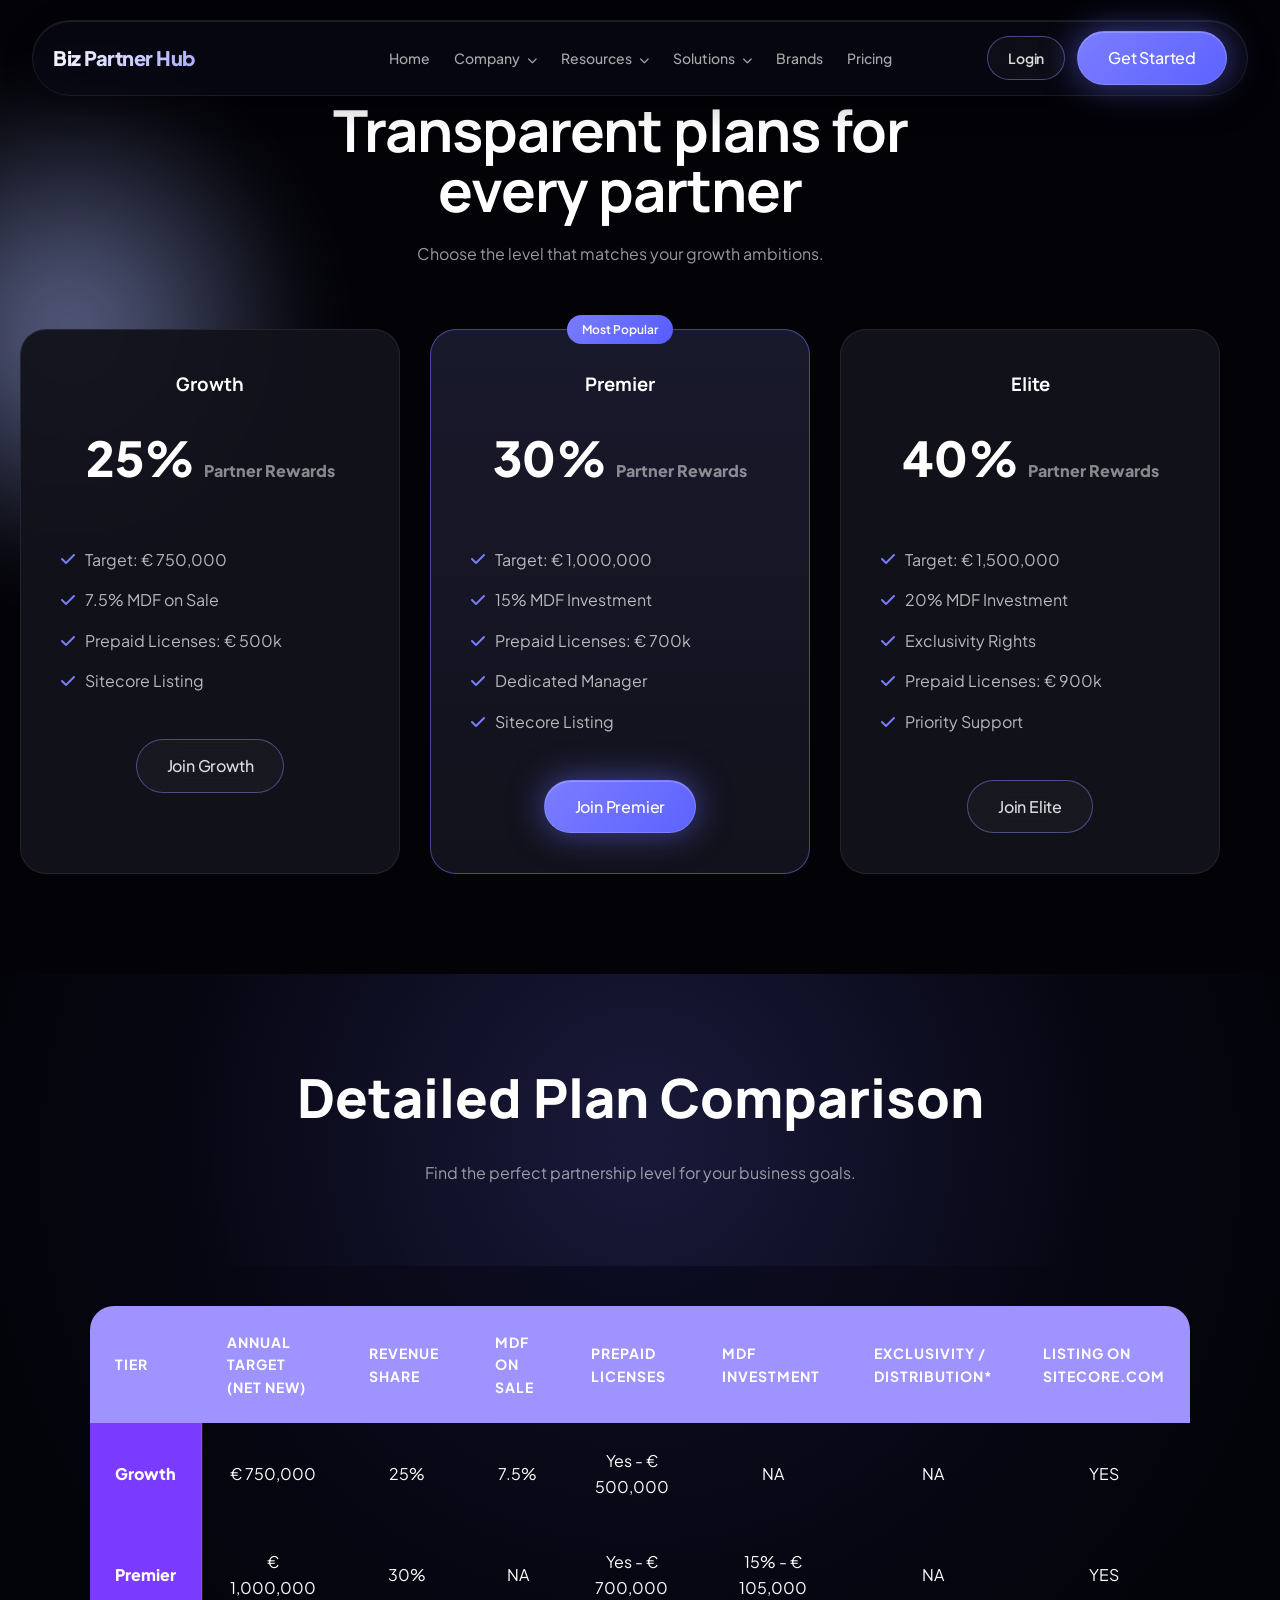
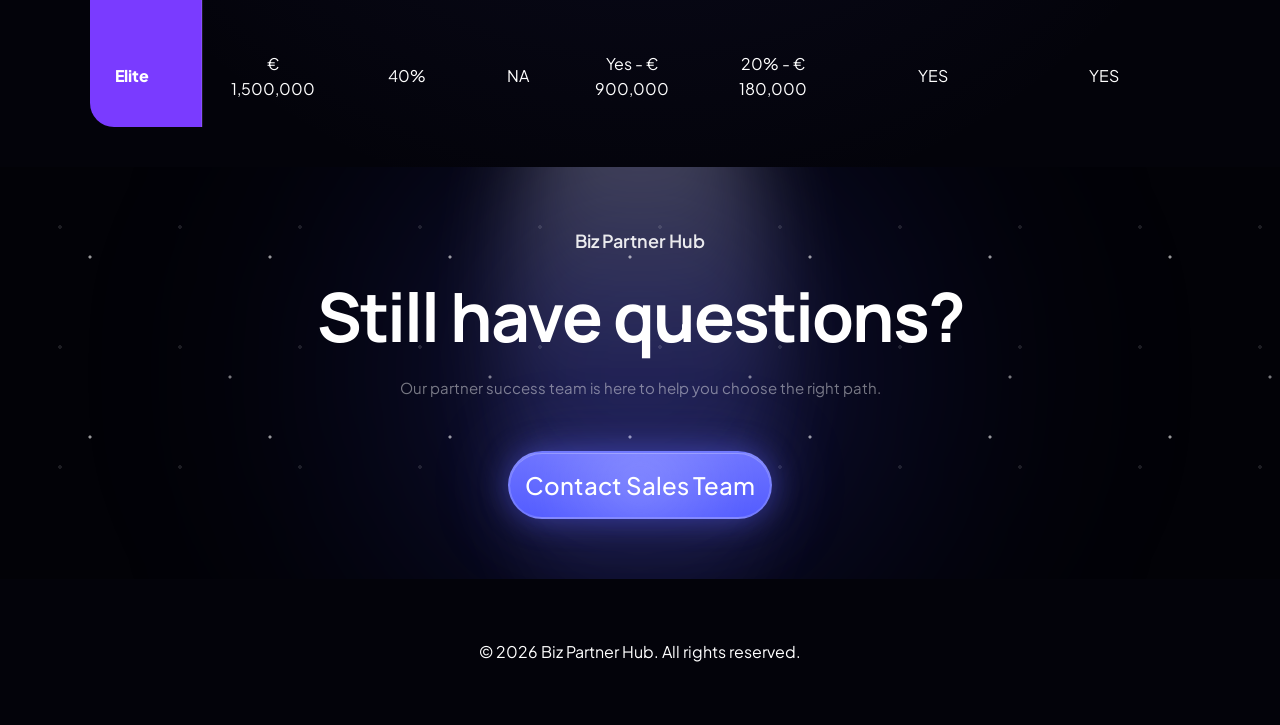
==== pricing-plans.html @ a54a146c "first commit 1" ====
<!DOCTYPE html>
<html lang="en">

<head>
    <meta charset="UTF-8">
    <meta name="viewport" content="width=device-width, initial-scale=1.0">
    <title>Pricing & Plans | Biz Partner Hub</title>
    <!-- Google Fonts -->
    <link href="https://fonts.googleapis.com/css2?family=Plus+Jakarta+Sans:wght@300;400;500;600;700;800&display=swap"
        rel="stylesheet">
    <!-- Font Awesome -->
    <link rel="stylesheet" href="https://cdnjs.cloudflare.com/ajax/libs/font-awesome/6.4.0/css/all.min.css">
    <link rel="stylesheet" href="./css/style.css">
</head>

<body>
    <section class="pricing-body">
        <header class="navbar">
            <div class="navbar-container">
                <a href="#" class="logo-brand">
                    <span>Biz Partner Hub</span>
                </a>

                <nav class="nav-links">
                    <a href="index.html">Home</a>

                    <div class="nav-item-dropdown">
                        <a href="#" class="dropdown-trigger">Company <i class="fa-solid fa-chevron-down"></i></a>
                        <div class="dropdown-menu">
                            <a href="index.html#partners"><i class="fa-solid fa-handshake"></i> Our Partners</a>
                            <a href="index.html#benefits"><i class="fa-solid fa-star"></i> Partner Benefits</a>
                            <a href="index.html#how-it-works"><i class="fa-solid fa-circle-play"></i> How It Works</a>
                        </div>
                    </div>

                    <div class="nav-item-dropdown">
                        <a href="#" class="dropdown-trigger">Resources <i class="fa-solid fa-chevron-down"></i></a>
                        <div class="dropdown-menu">
                            <a href="index.html#expertise"><i class="fa-solid fa-brain"></i> Industry Expertise</a>
                            <a href="resources.html"><i class="fa-solid fa-graduation-cap"></i> Partner Enablement</a>
                        </div>
                    </div>

                    <div class="nav-item-dropdown">
                        <a href="index.html#solutions" class="dropdown-trigger">Solutions <i
                                class="fa-solid fa-chevron-down"></i></a>
                        <div class="dropdown-menu">
                            <a href="service-detail.html"><i class="fa-solid fa-cart-shopping"></i> E-commerce
                                Solutions</a>
                            <a href="#"><i class="fa-solid fa-rocket"></i> SaaS & B2B Systems</a>
                            <a href="#"><i class="fa-solid fa-building"></i> Real Estate Tech</a>
                            <a href="#"><i class="fa-solid fa-vault"></i> Fintech Architect</a>
                            <a href="#"><i class="fa-solid fa-robot"></i> AI Automation</a>
                        </div>
                    </div>

                    <a href="index.html#brands">Brands</a>
                    <a href="#">Pricing</a>
                </nav>

                <div class="nav-actions">
                    <a href="./login.html" class="btn nav-login">Login</a>
                    <!-- <a href="#" class="nav-demo-btn">Book Demo</a> -->
                    <a href="register.html" class="btn btn-primary">Get Started</a>
                </div>

                <div class="menu-toggle">
                    <i class="fa-solid fa-bars"></i>
                </div>
            </div>
        </header>
        <main>
            <section class="pricing-section" id="pricing">
                <div class="container">
                    <div class="foundation-header">
                        <h2>Transparent plans for every partner</h2>
                        <p>Choose the level that matches your growth ambitions.</p>
                    </div>

                    <div class="pricing-grid">
                        <div class="pricing-card">
                            <h3>Growth</h3>
                            <div class="price">25% <span>Partner Rewards</span></div>
                            <ul class="pricing-features">
                                <li><i class="fa-solid fa-check"></i> Target: € 750,000</li>
                                <li><i class="fa-solid fa-check"></i> 7.5% MDF on Sale</li>
                                <li><i class="fa-solid fa-check"></i> Prepaid Licenses: € 500k</li>
                                <li><i class="fa-solid fa-check"></i> Sitecore Listing</li>
                            </ul>
                            <a href="pricing-plans.html" class="btn">Join Growth</a>
                        </div>

                        <div class="pricing-card popular">
                            <h3>Premier</h3>
                            <div class="price">30% <span>Partner Rewards</span></div>
                            <ul class="pricing-features">
                                <li><i class="fa-solid fa-check"></i> Target: € 1,000,000</li>
                                <li><i class="fa-solid fa-check"></i> 15% MDF Investment</li>
                                <li><i class="fa-solid fa-check"></i> Prepaid Licenses: € 700k</li>
                                <li><i class="fa-solid fa-check"></i> Dedicated Manager</li>
                                <li><i class="fa-solid fa-check"></i> Sitecore Listing</li>
                            </ul>
                            <a href="pricing-plans.html" class="btn btn-primary">Join Premier</a>
                        </div>

                        <div class="pricing-card">
                            <h3>Elite</h3>
                            <div class="price">40% <span>Partner Rewards</span></div>
                            <ul class="pricing-features">
                                <li><i class="fa-solid fa-check"></i> Target: € 1,500,000</li>
                                <li><i class="fa-solid fa-check"></i> 20% MDF Investment</li>
                                <li><i class="fa-solid fa-check"></i> Exclusivity Rights</li>
                                <li><i class="fa-solid fa-check"></i> Prepaid Licenses: € 900k</li>
                                <li><i class="fa-solid fa-check"></i> Priority Support</li>
                            </ul>
                            <a href="pricing-plans.html" class="btn">Join Elite</a>
                        </div>
                    </div>
                </div>
            </section>

            <section class="pricing-hero">
                <div class="glow-left"></div>
                <h1>Detailed Plan Comparison</h1>
                <p style="color: var(--muted-text);">Find the perfect partnership level for your business goals.</p>
            </section>

            <div class="comparison-table-wrapper">
                <table>
                    <thead>
                        <tr>
                            <th class="tier-header-cell">Tier</th>
                            <th class="tier-header-cell">Annual Target (Net New)</th>
                            <th class="tier-header-cell">Revenue Share</th>
                            <th class="tier-header-cell">MDF on Sale</th>
                            <th class="tier-header-cell">Prepaid Licenses</th>
                            <th class="tier-header-cell">MDF Investment</th>
                            <th class="tier-header-cell">Exclusivity / Distribution*</th>
                            <th class="tier-header-cell">Listing on Sitecore.com</th>
                        </tr>
                    </thead>
                    <tbody>
                        <tr>
                            <td class="tier-side-cell">Growth</td>
                            <td class="tier-col">€ 750,000</td>
                            <td class="tier-col">25%</td>
                            <td class="tier-col">7.5%</td>
                            <td class="tier-col">Yes - € 500,000</td>
                            <td class="tier-col">NA</td>
                            <td class="tier-col">NA</td>
                            <td class="tier-col">YES</td>
                        </tr>
                        <tr>
                            <td class="tier-side-cell">Premier</td>
                            <td class="tier-col">€ 1,000,000</td>
                            <td class="tier-col">30%</td>
                            <td class="tier-col">NA</td>
                            <td class="tier-col">Yes - € 700,000</td>
                            <td class="tier-col">15% - € 105,000</td>
                            <td class="tier-col">NA</td>
                            <td class="tier-col">YES</td>
                        </tr>
                        <tr>
                            <td class="tier-side-cell">Elite</td>
                            <td class="tier-col">€ 1,500,000</td>
                            <td class="tier-col">40%</td>
                            <td class="tier-col">NA</td>
                            <td class="tier-col">Yes - € 900,000</td>
                            <td class="tier-col">20% - € 180,000</td>
                            <td class="tier-col">YES</td>
                            <td class="tier-col">YES</td>
                        </tr>
                    </tbody>
                </table>
            </div>

            <section class="demo-section">
                <div class="demo-bg-glow"></div>
                <div class="demo-beam"></div>
                <div class="demo-particles"></div>

                <div class="demo-container">
                    <span class="demo-brand">Biz Partner Hub</span>
                    <h2>Still have questions? </h2>
                    <p>
                        Our partner success team is here to help you choose the right path.
                    </p>
                    <a href="#" class="demo-btn">Contact Sales Team</a>
                </div>
            </section>
        </main>

        <footer
            style="padding: 60px 20px; text-align: center; border-top: 1px solid var(--glass-border); color: var(--text-muted); font-size: 14px;">
            <p>&copy; 2026 Biz Partner Hub. All rights reserved.</p>
        </footer>
    </section>

</body>

</html>
---- css/style.css ----
@import "root.css";

.particles {
    position: absolute;
    inset: 0;
    overflow: hidden;
    z-index: 0;
}

.particles span {
    position: absolute;
    width: 4px;
    height: 4px;
    background: rgba(255, 255, 255, 0.7);
    border-radius: 50%;
    animation: float 8s linear infinite;
}

@keyframes float {
    0% {
        transform: translateY(0px);
        opacity: 0;
    }

    50% {
        opacity: 1;
    }

    100% {
        transform: translateY(-120px);
        opacity: 0;
    }
}

.container {
    width: 100%;
    max-width: 1200px;
    position: relative;
    z-index: 2;
    text-align: center;
}

.hero-content {
    margin-bottom: 60px;
}

.hero h1 {
    font-size: 64px;
    line-height: 1.05;
    font-weight: 800;
    margin-bottom: 24px;
    /* letter-spacing: -2px; */
}

.hero h1 span {
    color: #8e92ff;
}

.hero p {
    max-width: 650px;
    margin: auto;
    color: rgba(255, 255, 255, 0.65);
    line-height: 1.8;
    font-size: 16px;
}

.buttons {
    display: flex;
    justify-content: center;
    gap: 18px;
    margin-top: 35px;
    flex-wrap: wrap;
}

.dashboard-card {
    background: linear-gradient(180deg, rgba(15, 15, 24, 0.98), rgba(10, 10, 18, 0.98));
    border: 1px solid rgba(255, 255, 255, 0.08);
    border-radius: 28px;
    max-width: 1050px;
    margin: 60px auto 0;
    padding: 28px;
    position: relative;
    box-shadow: 0 30px 90px rgba(0, 0, 0, 0.55);
    overflow: hidden;
}

.dashboard-header {
    display: flex;
    justify-content: space-between;
    align-items: center;
    margin-bottom: 25px;
    gap: 20px;
    flex-wrap: wrap;
}

.logo {
    font-size: 24px;
    font-weight: 700;
}

.nav {
    display: flex;
    gap: 14px;
    background: rgba(255, 255, 255, 0.03);
    border-radius: 999px;
    padding: 10px 16px;
}

.nav a {
    text-decoration: none;
    color: rgba(255, 255, 255, 0.6);
    font-size: 14px;
}

.dashboard-grid {
    display: grid;
    grid-template-columns: 280px 1fr 240px;
    gap: 22px;
}

.card {
    background: rgba(255, 255, 255, 0.04);
    border: 1px solid rgba(255, 255, 255, 0.06);
    border-radius: 20px;
    padding: 20px;
    backdrop-filter: blur(12px);
}

.welcome {
    margin-bottom: 20px;
    text-align: left;
}

.welcome h3 {
    font-size: 28px;
    margin-bottom: 10px;
}

.mini-bars {
    display: flex;
    flex-direction: column;
    gap: 14px;
    margin-top: 20px;
}

.bar {
    background: rgba(255, 255, 255, 0.05);
    border-radius: 14px;
    overflow: hidden;
    height: 10px;
}

.fill {
    height: 100%;
    border-radius: inherit;
    background: linear-gradient(90deg, #ff4d8d, #8e92ff);
}

.graph-card {
    position: relative;
}

.stats {
    display: flex;
    justify-content: space-between;
    margin-bottom: 24px;
    flex-wrap: wrap;
    gap: 12px;
}

.stat h4 {
    font-size: 34px;
    font-weight: 700;
}

.stat p {
    font-size: 13px;
    color: rgba(255, 255, 255, 0.55);
    margin-top: 6px;
}

.graph {
    position: relative;
    height: 240px;
    border-radius: 18px;
    background: rgba(255, 255, 255, 0.02);
    overflow: hidden;
}

.graph svg {
    width: 100%;
    height: 100%;
}

.side-widget {
    display: flex;
    flex-direction: column;
    gap: 18px;
}

.alert-box {
    background: linear-gradient(180deg, #3c75ff, #2957d8);
    border-radius: 20px;
    padding: 20px;
    text-align: left;
    min-height: 230px;
    display: flex;
    flex-direction: column;
    justify-content: space-between;
}

.alert-box h4 {
    font-size: 18px;
    margin-bottom: 14px;
}

.alert-box p {
    font-size: 13px;
    line-height: 1.7;
    color: rgba(255, 255, 255, 0.85);
}

.badge {
    background: rgba(255, 255, 255, 0.18);
    padding: 12px;
    border-radius: 14px;
    margin-top: 15px;
    display: flex;
    justify-content: space-between;
    font-size: 14px;
}

@media (max-width: 1024px) {
    .dashboard-grid {
        grid-template-columns: 1fr;
    }

    .hero h1 {
        font-size: 48px;
    }
}


.partners-section {
    padding: 100px 20px;
    background: var(--bg-primary);
}

.partners-wrapper {
    width: 100%;
    max-width: 1200px;
    margin: auto;
}

.partners-logos {
    display: flex;
    justify-content: center;
    gap: 60px;
    flex-wrap: wrap;
    padding-bottom: 50px;
    color: rgba(255, 255, 255, 0.8);
    font-weight: 700;
    letter-spacing: 0.5px;
    font-size: 18px;
}

.issues-card {
    background: linear-gradient(135deg, rgba(28, 28, 55, 0.95), rgba(14, 14, 24, 0.95));
    border-radius: 28px;
    border: 1px solid rgba(130, 135, 255, 0.12);
    display: grid;
    grid-template-columns: 1fr 1fr;
    overflow: hidden;
    min-height: 320px;
    box-shadow: 0 30px 80px rgba(0, 0, 0, 0.55);
    position: relative;
}

.issues-card::before {
    content: '';
    position: absolute;
    inset: 0;
    background: radial-gradient(circle at 30% 40%, rgba(110, 118, 255, 0.28), transparent 45%);
    pointer-events: none;
}

.issues-left {
    padding: 60px;
    display: flex;
    justify-content: center;
    flex-direction: column;
    position: relative;
    z-index: 2;
}

.issues-left h2 {
    font-size: 54px;
    line-height: 1.05;
    margin-bottom: 20px;
    letter-spacing: -2px;
}

.issues-left p {
    color: rgba(255, 255, 255, 0.65);
    max-width: 340px;
    line-height: 1.8;
}

.issues-right {
    position: relative;
    overflow: hidden;
}

.timeline-line {
    position: absolute;
    top: 0;
    bottom: 0;
    left: 50%;
    width: 1px;
    background: linear-gradient(to bottom, transparent, rgba(117, 123, 255, 0.7), transparent);
    transform: translateX(-50%);
}

.floating-node {
    position: absolute;
    padding: 10px 18px;
    border-radius: 999px;
    background: rgba(22, 22, 42, 0.92);
    border: 1px solid rgba(123, 129, 255, 0.28);
    color: rgba(255, 255, 255, 0.88);
    font-size: 12px;
    backdrop-filter: blur(20px);
    box-shadow: 0 0 25px rgba(70, 80, 255, 0.18);
    animation: hangingFloat 4s ease-in-out infinite;
}

.floating-node::after {
    content: '';
    position: absolute;
    width: 1px;
    height: 55px;
    background: linear-gradient(to bottom, rgba(140, 146, 255, 0.75), rgba(140, 146, 255, 0.05));
    top: -55px;
    left: 50%;
    transform: translateX(-50%);
}

@keyframes hangingFloat {
    0% {
        transform: translateY(0px);
    }

    50% {
        transform: translateY(8px);
    }

    100% {
        transform: translateY(0px);
    }
}

.node-1 {
    animation-delay: 0s;
}

.node-2 {
    animation-delay: 0.6s;
}

.node-3 {
    animation-delay: 1s;
}

.node-4 {
    animation-delay: 1.4s;
}

.node-5 {
    animation-delay: 1.8s;
}

.floating-node {
    position: absolute;
    padding: 10px 18px;
    border-radius: 999px;
    background: rgba(22, 22, 42, 0.92);
    border: 1px solid rgba(123, 129, 255, 0.28);
    color: rgba(255, 255, 255, 0.88);
    font-size: 12px;
    backdrop-filter: blur(20px);
    box-shadow: 0 0 25px rgba(70, 80, 255, 0.18);
}

.floating-node::before {
    content: '';
    position: absolute;
    width: 8px;
    height: 8px;
    background: #8b8fff;
    border-radius: 50%;
    top: -16px;
    left: 50%;
    transform: translateX(-50%);
    box-shadow: 0 0 15px rgba(125, 130, 255, 0.9);
}

.node-2.active {
    background: linear-gradient(135deg, #6f73ff, #5b60ff);
    box-shadow: 0 0 35px rgba(103, 110, 255, 0.5);
}

.node-1 {
    top: 35px;
    left: 55%;
}

.node-2 {
    top: 115px;
    left: 35%;
}

.node-3 {
    bottom: 55px;
    left: 25%;
}

.node-4 {
    top: 70px;
    left: 68%;
}

.node-5 {
    top: 160px;
    left: 62%;
}

@media (max-width: 900px) {
    .issues-card {
        grid-template-columns: 1fr;
    }

    .issues-left {
        padding: 40px 30px;
    }

    .issues-left h2 {
        font-size: 40px;
    }

    .issues-right {
        min-height: 340px;
    }
}


.ai-platform-section {
    padding: 100px 20px;
    background: var(--bg-primary);
    position: relative;
    overflow: hidden;
}

.ai-platform-container {
    max-width: 1200px;
    margin: auto;
}

.ai-platform-header {
    text-align: center;
    margin-bottom: 70px;
}

.ai-platform-header h2 {
    font-size: 58px;
    font-weight: 700;
    margin-bottom: 14px;
    letter-spacing: -2px;
}

.ai-platform-header p {
    max-width: 650px;
    margin: auto;
    color: rgba(255, 255, 255, 0.58);
    line-height: 1.8;
    font-size: 14px;
}

.incident-layout {
    display: grid;
    grid-template-columns: 520px 1fr;
    align-items: center;
    gap: 10px;
}

.incident-left-grid {
    display: grid;
    grid-template-columns: repeat(2, 170px);
    grid-template-rows: repeat(2, 115px);
    gap: 50px 26px;
    position: relative;
    justify-content: center;
    align-content: center;
    min-height: 380px;
}

.mini-card {
    background: linear-gradient(180deg, rgba(18, 18, 34, 0.98) 0%, rgba(10, 10, 20, 0.98) 100%);
    border: 1px solid rgba(118, 125, 255, 0.14);
    border-radius: 18px;
    display: flex;
    flex-direction: column;
    justify-content: center;
    align-items: center;
    text-align: center;
    padding: 16px;
    position: relative;
    z-index: 3;
    transform-style: preserve-3d;
    /* transform: perspective(900px) rotateX(10deg) rotateY(-8deg); */
    box-shadow:
        inset 0 1px 0 rgba(255, 255, 255, 0.08),
        inset 0 -8px 20px rgba(0, 0, 0, 0.45),
        0 12px 24px rgba(0, 0, 0, 0.45),
        0 0 30px rgba(95, 102, 255, 0.08);
    transition: all 0.35s ease;
    overflow: hidden;
}

.mini-card::before {
    content: '';
    position: absolute;
    inset: 0;
    border-radius: inherit;
    background: linear-gradient(145deg, rgba(255, 255, 255, 0.08), transparent 45%, rgba(80, 90, 255, 0.08));
    pointer-events: none;
}

.mini-card::after {
    content: '';
    position: absolute;
    top: -30%;
    left: -40%;
    width: 120%;
    height: 70%;
    background: linear-gradient(180deg, rgba(255, 255, 255, 0.12), transparent);
    transform: rotate(-8deg);
    opacity: 0.7;
    pointer-events: none;
}

.mini-card:hover {
    transform: perspective(900px) rotateX(6deg) rotateY(-4deg) translateY(-6px);
    box-shadow:
        inset 0 1px 0 rgba(255, 255, 255, 0.12),
        inset 0 -10px 25px rgba(0, 0, 0, 0.55),
        0 18px 40px rgba(0, 0, 0, 0.55),
        0 0 45px rgba(98, 104, 255, 0.18);
}


.mini-card h4 {
    font-size: 15px;
    margin-bottom: 8px;
    font-weight: 600;
}

.mini-card p {
    font-size: 12px;
    line-height: 1.6;
    color: rgba(255, 255, 255, 0.58);
}

.bridge-shape {
    position: absolute;
    right: -85px;
    top: 50%;
    width: 380px;
    height: 185px;
    transform: translateY(-50%);
    border-right: 18px solid rgba(98, 104, 255, 0.13);
    border-top: 18px solid rgba(98, 104, 255, 0.13);
    border-bottom: 18px solid rgba(98, 104, 255, 0.13);
    border-radius: 0 36px 36px 0;
}

.bridge-shape-two {
    position: absolute;
    right: -417px;
    top: 50%;
    width: 348px;
    /* height: 185px; */
    transform: translateY(-50%);
    border-left: 10px solid rgba(98, 104, 255, 0.13);
    border-top: 10px solid rgba(98, 104, 255, 0.13);
    border-bottom: 10px solid rgba(98, 104, 255, 0.13);
    border-radius: 0 36px 36px 0;
}

.incident-right-core {
    position: relative;
    min-height: 430px;
    display: flex;
    justify-content: center;
    align-items: center;
}

.core-glow {
    position: absolute;
    width: 520px;
    height: 520px;
    background: radial-gradient(circle, rgba(100, 108, 255, 0.28), rgba(88, 96, 255, 0.12) 35%, transparent 72%);
    filter: blur(55px);
    animation: pulseGlow 6s ease-in-out infinite;
}

@keyframes pulseGlow {

    0%,
    100% {
        transform: scale(1);
        opacity: 0.85;
    }

    50% {
        transform: scale(1.08);
        opacity: 1;
    }
}

.chip-core {
    width: 170px;
    height: 170px;
    border-radius: 28px;
    background: linear-gradient(180deg, #c2c6ff 0%, #8a90ff 35%, #636bff 100%);
    display: flex;
    justify-content: center;
    align-items: center;
    position: relative;
    z-index: 4;
    border: 2px solid rgba(255, 255, 255, 0.45);
    box-shadow:
        0 0 90px rgba(108, 114, 255, 0.85),
        0 0 180px rgba(108, 114, 255, 0.35),
        inset 0 6px 18px rgba(255, 255, 255, 0.35),
        inset 0 -12px 25px rgba(72, 80, 255, 0.4);
}

.chip-core::before {
    content: '';
    position: absolute;
    inset: -22px;
    border-radius: 40px;
    border: 1px solid rgba(140, 146, 255, 0.22);
    box-shadow: 0 0 30px rgba(110, 118, 255, 0.2);
}

.chip-core::after {
    content: '';
    position: absolute;
    inset: -55px;
    border-radius: 60px;
    border: 1px dashed rgba(120, 128, 255, 0.12);
    opacity: 0.8;
}

.chip-core span {
    font-size: 58px;
    font-weight: 700;
    color: white;
}

.wire {
    position: absolute;
    height: 2px;
    background: linear-gradient(90deg, rgba(126, 132, 255, 1), rgba(126, 132, 255, 0.2));
    box-shadow: 0 0 12px rgba(126, 132, 255, 0.8);
}

.wire::before {
    content: '';
    position: absolute;
    width: 2px;
    height: 18px;
    background: rgba(132, 138, 255, 0.85);
    top: -8px;
    left: 14px;
    box-shadow: 0 0 10px rgba(126, 132, 255, 0.7);
}

.wire::after {
    content: '';
    position: absolute;
    right: -5px;
    top: 50%;
    width: 6px;
    height: 6px;
    border-radius: 50%;
    transform: translateY(-50%);
    background: #8b90ff;
    box-shadow: 0 0 12px rgba(139, 144, 255, 1);
}

.wire-1 {
    width: 90px;
    left: 120px;
    top: 70px;
}

.wire-2 {
    width: 75px;
    left: 105px;
    top: 130px;
}

.wire-3 {
    width: 100px;
    left: 115px;
    top: 195px;
}

.wire-4 {
    width: 78px;
    left: 135px;
    top: 265px;
}

.wire-5 {
    width: 85px;
    left: 125px;
    top: 330px;
}

.wire-6 {
    width: 90px;
    right: 120px;
    top: 70px;
}

.wire-7 {
    width: 75px;
    right: 105px;
    top: 130px;
}

.wire-8 {
    width: 100px;
    right: 115px;
    top: 195px;
}

.wire-9 {
    width: 78px;
    right: 135px;
    top: 265px;
}

.wire-10 {
    width: 85px;
    right: 125px;
    top: 330px;
}

.ring-line {
    position: absolute;
    border: 1px solid rgba(118, 124, 255, 0.08);
    border-radius: 50%;
    pointer-events: none;
}

.ring-line-1 {
    width: 260px;
    height: 260px;
    opacity: 0.45;
}

.ring-line-2 {
    width: 340px;
    height: 340px;
    opacity: 0.25;
}

@media (max-width: 1024px) {
    .ai-platform-grid {
        grid-template-columns: 1fr;
    }

    .ai-platform-header h2 {
        font-size: 42px;
    }
}

@media (max-width: 768px) {
    .hero h1 {
        font-size: 38px;
    }

    .dashboard-card {
        padding: 18px;
    }

    .dashboard-header {
        justify-content: center;
    }

    .nav {
        flex-wrap: wrap;
        justify-content: center;
    }
}



/* .dashboard-card {
    background: linear-gradient(180deg, rgba(15, 15, 24, 0.98), rgba(10, 10, 18, 0.98));
    border: 1px solid rgba(124, 126, 255, 0.12);
    box-shadow: var(--glass-shadow);
} */

.nav {
    background: var(--nav-bg);
    border: 1px solid rgba(255, 255, 255, 0.04);
}

.nav a {
   color: var(--button-primary-start);
    font-weight: 500;
    transition: 0.3s ease;
}

.nav a:hover {
    color: #ffffff;
}
.nav a.nav-active {
    color: var(--button-primary-start);
}
.card {
    background: rgba(255, 255, 255, 0.035);
    border: 1px solid rgba(255, 255, 255, 0.06);
}

.stat h4 {
    color: #ffffff;
    font-weight: 700;
}

.stat p,
.welcome p,
small {
    color: var(--muted-text);
}

.fill {
    background: linear-gradient(90deg, var(--chart-pink), var(--chart-blue));
}

.alert-box {
    background: var(--widget-blue);
    box-shadow: inset 0 1px 0 rgba(255, 255, 255, 0.18);
}

.badge {
    background: rgba(255, 255, 255, 0.88);
    color: #111;
    font-weight: 600;
}

.badge strong {
    color: #111;
}

.graph svg path:first-child {
    stroke: var(--chart-pink);
}

.graph svg path:last-child {
    stroke: var(--chart-blue);
}


/* =========== */
/* ===== FOUNDATION SECTION PREMIUM MATCH ===== */

.foundation-section {
    padding: 100px 20px;
    background: var(--bg-primary);
    position: relative;
    overflow: hidden;
}

.foundation-section::before {
    content: '';
    position: absolute;
    width: 900px;
    height: 500px;
    left: 50%;
    top: 45%;
    transform: translate(-50%, -50%);
    background: radial-gradient(circle, rgba(92, 98, 255, 0.12), transparent 70%);
    filter: blur(80px);
}

.foundation-container {
    max-width: 1200px;
    margin: auto;
    position: relative;
    z-index: 2;
}

.foundation-header {
    text-align: center;
    /* margin-bottom: 100px; */
}

.foundation-header h2 {
    font-size: 58px;
    font-weight: 700;
    color: #fff;
    letter-spacing: -1px;
    max-width: 620px;
    text-align: center;
    margin: auto;
    margin-bottom: 20px;
    line-height: 60px;
}

.foundation-header p {
    max-width: 650px;
    margin: 0 auto 60px;
    color: rgba(255, 255, 255, 0.6);
    line-height: 1.8;
    font-size: 16px;
}

/* GRID AREA */

.foundation-grid {
    position: relative;
    height: 540px;
    max-width: 1030px;
    margin: auto;
}

/* CARD */

.foundation-card {
    position: absolute;
    width: 250px;
    /* height: 210px; */
    border-radius: 30px;
    padding: 24px 18px;
    text-align: center;

    background:
        linear-gradient(180deg,
            rgba(22, 22, 40, 0.96),
            rgba(10, 10, 18, 0.98));

    border: 1px solid rgba(255, 255, 255, 0.06);

    display: flex;
    flex-direction: column;
    justify-content: center;
    align-items: center;

    backdrop-filter: blur(30px);

    box-shadow:
        inset 0 1px 0 rgba(255, 255, 255, 0.06),
        inset 0 -10px 20px rgba(0, 0, 0, 0.45),
        0 20px 60px rgba(0, 0, 0, 0.65);

    transition: all 0.4s ease;
}

.foundation-card:hover {
    transform: translateY(-10px);
    box-shadow:
        0 0 50px rgba(90, 95, 255, 0.18),
        0 30px 80px rgba(0, 0, 0, 0.7);
}

.foundation-card::before {
    content: '';
    position: absolute;
    inset: 0;
    border-radius: inherit;

    background:
        linear-gradient(145deg,
            rgba(255, 255, 255, 0.06),
            transparent 35%);

    pointer-events: none;
}

/* ICON */

.icon-box {
    width: 64px;
    height: 64px;
    border-radius: 20px;

    display: flex;
    align-items: center;
    justify-content: center;

    font-size: 26px;
    color: white;

    background:
        linear-gradient(180deg,
            #a3a8ff 0%,
            #7078ff 45%,
            #5860ff 100%);

    box-shadow:
        inset 0 2px 10px rgba(255, 255, 255, 0.3),
        0 0 35px rgba(92, 98, 255, 0.35);

    margin-bottom: 18px;
}

/* TEXT */

.foundation-card h3 {
    font-size: 18px;
    margin-bottom: 10px;
    color: white;
    font-weight: 600;
}

.foundation-card p {
    font-size: 12px;
    line-height: 1.65;
    color: rgba(255, 255, 255, 0.62);
    max-width: 150px;
}

/* ACTIVE CARD */

.active-card {
    background:
        linear-gradient(180deg,
            #5f66ff 0%,
            #454de0 100%);

    border: 1px solid rgba(150, 155, 255, 0.18);

    box-shadow:
        0 0 70px rgba(95, 100, 255, 0.35),
        inset 0 1px 0 rgba(255, 255, 255, 0.15);
}

/* EXACT IMAGE POSITION */

.insights-card {
    top: 0;
    left: 170px;
}

.catalog-card {
    top: 0;
    right: 170px;
}

.workflows-card {
    top: 169px;
    left: 40%;
    /* transform: translateX(-50%); */
}

.integrations-card {
    top: 260px;
    left: 170px;
}

.ai-card {
    top: 260px;
    right: 140px;
}

/* FLOAT DEPTH */

.insights-card,
.catalog-card {
    transform: translateY(-8px);
}

.workflows-card {
    z-index: 3;
}

.integrations-card,
.ai-card {
    transform: translateY(10px);
}

/* RESPONSIVE */

@media (max-width: 992px) {
    .foundation-grid {
        display: grid;
        grid-template-columns: repeat(2, 1fr);
        gap: 30px;
        height: auto;
    }

    .foundation-card {
        position: relative;
        width: 100%;
        top: auto !important;
        left: auto !important;
        right: auto !important;
        transform: none !important;
    }
}

@media (max-width: 768px) {
    .foundation-grid {
        grid-template-columns: 1fr;
    }

    .foundation-header h2 {
        font-size: 40px;
    }
}


/* ================= DEMO CTA SECTION ================= */

.demo-section {
    position: relative;
    padding: 60px 20px;
    background: #020207;
    overflow: hidden;
    display: flex;
    justify-content: center;
    align-items: center;
}

/* BACKGROUND GLOW */

.demo-bg-glow {
    position: absolute;
    width: 900px;
    height: 900px;
    background: radial-gradient(circle,
            rgba(85, 92, 255, 0.28) 0%,
            rgba(45, 52, 180, 0.12) 35%,
            transparent 70%);
    filter: blur(90px);
    top: 50%;
    left: 50%;
    transform: translate(-50%, -50%);
}

/* LIGHT BEAM */

.demo-beam {
    position: absolute;
    width: 280px;
    height: 700px;
    background: linear-gradient(to bottom,
            rgba(255, 255, 255, 0.35),
            rgba(120, 120, 255, 0.18),
            transparent);

    filter: blur(40px);
    opacity: 0.9;

    left: 50%;
    top: 50%;
    transform: translate(-50%, -50%);
    border-radius: 50%;
}

/* CONTENT */

.demo-container {
    position: relative;
    z-index: 5;
    text-align: center;
    max-width: 900px;
}

.demo-brand {
    display: inline-block;
    color: rgba(255, 255, 255, 0.9);
    font-size: 18px;
    font-weight: 600;
    margin-bottom: 25px;
}

.demo-container h2 {
    font-size: 68px;
    line-height: 1.05;
    color: white;
    font-weight: 700;
    letter-spacing: -2px;
    margin-bottom: 22px;
}

.demo-container p {
    color: rgba(255, 255, 255, 0.45);
    font-size: 15px;
    line-height: 1.8;
    margin-bottom: 50px;
}

/* BUTTON */

.demo-btn {
    position: relative;
    display: inline-flex;
    justify-content: center;
    align-items: center;
    padding: 13px 15px;
    /* width: 240px;
    height: 72px; */
    border-radius: 999px;
    text-decoration: none;
    color: white;
    font-size: 24px;
    font-weight: 500;

    background: linear-gradient(180deg,
            #6e74ff 0%,
            #545dff 100%);

    border: 2px solid rgba(170, 175, 255, 0.35);

    box-shadow:
        0 0 30px rgba(95, 100, 255, 0.45),
        0 0 80px rgba(95, 100, 255, 0.25),
        inset 0 1px 0 rgba(255, 255, 255, 0.25);

    transition: all 0.35s ease;
    overflow: hidden;
}

.demo-btn:hover {
    transform: translateY(-4px);
    box-shadow:
        0 0 45px rgba(105, 110, 255, 0.7),
        0 0 100px rgba(95, 100, 255, 0.4);
}

/* BUTTON GLOW */

.demo-btn::before {
    content: '';
    position: absolute;
    inset: -20px;
    border-radius: inherit;

    background: radial-gradient(circle,
            rgba(255, 255, 255, 0.25),
            transparent 70%);

    filter: blur(15px);
    opacity: 0.8;
}

/* FLOATING PARTICLES */

.demo-particles::before,
.demo-particles::after {
    content: '';
    position: absolute;
    inset: 0;
    background-image:
        radial-gradient(circle, rgba(255, 255, 255, 0.8) 1px, transparent 2px),
        radial-gradient(circle, rgba(255, 255, 255, 0.6) 1px, transparent 2px);

    background-size: 180px 180px, 260px 260px;
    background-position: 0 0, 100px 80px;
    opacity: 0.45;
}

/* EXTRA DOTS */

.demo-section::after {
    content: '';
    position: absolute;
    inset: 0;
    background-image:
        radial-gradient(circle, rgba(255, 255, 255, 0.9) 2px, transparent 2px);
    background-size: 120px 120px;
    opacity: 0.12;
}

/* RESPONSIVE */

@media (max-width: 768px) {
    .demo-section {
        padding: 120px 20px;
    }

    .demo-container h2 {
        font-size: 42px;
    }

    .demo-btn {
        width: 210px;
        height: 64px;
        font-size: 20px;
    }

    .demo-beam {
        width: 180px;
        height: 500px;
    }
}

/* ========================= */
/* FEATURE GRID SECTION */
/* ========================= */

.feature-grid-section {
    padding: 100px 20px;
    margin: auto;
}

.feature-grid-container,
.feature-grid-container-two {
    max-width: 1200px;
    margin: auto;
    display: grid;
    gap: 22px;
    align-items: stretch;
}

.feature-grid-container {
    grid-template-columns: 1fr 1.6fr;
}

.feature-grid-container-two {
    grid-template-columns: 1.6fr 1fr;
    margin-top: 22px;
}

/* CARD BASE */
.feature-card {
    position: relative;
    overflow: hidden;
    border-radius: 26px;
    background: rgba(18, 18, 28, 0.95);
    border: 1px solid rgba(255, 255, 255, 0.08);
    box-shadow:
        0 20px 60px rgba(0, 0, 0, 0.55),
        inset 0 1px 0 rgba(255, 255, 255, 0.04);
}

/* ================= */
/* LEFT PURPLE CARD */
/* ================= */

.purple-card {
    background: linear-gradient(180deg, #7a7dff 0%, #5357ff 100%);
    padding: 45px;
}

.purple-card h2 {
    font-size: 34px;
    line-height: 1.05;
    font-weight: 700;
    margin-bottom: 18px;
}

.purple-card p {
    color: rgba(255, 255, 255, 0.82);
    line-height: 1.8;
    max-width: 260px;
}

.floating-particles span {
    position: absolute;
    width: 4px;
    height: 4px;
    background: white;
    border-radius: 50%;
    opacity: 0.9;
    animation: floatParticles 6s infinite ease-in-out;
}

.floating-particles span:nth-child(1) {
    left: 20%;
    bottom: 40px;
}

.floating-particles span:nth-child(2) {
    left: 35%;
    bottom: 55px;
}

.floating-particles span:nth-child(3) {
    left: 55%;
    bottom: 70px;
}

.floating-particles span:nth-child(4) {
    left: 65%;
    bottom: 40px;
}

.floating-particles span:nth-child(5) {
    left: 75%;
    bottom: 80px;
}

.floating-particles span:nth-child(6) {
    left: 45%;
    bottom: 30px;
}

.floating-particles span:nth-child(7) {
    left: 60%;
    bottom: 95px;
}

.floating-particles span:nth-child(8) {
    left: 80%;
    bottom: 55px;
}

@keyframes floatParticles {
    0% {
        transform: translateY(0px);
        opacity: .4;
    }

    50% {
        transform: translateY(-8px);
        opacity: 1;
    }

    100% {
        transform: translateY(0px);
        opacity: .4;
    }
}

/* ================= */
/* DASHBOARD CARD */
/* ================= */

.dashboard-card-large {
    background: radial-gradient(circle at center, rgba(100, 100, 255, 0.18), transparent 70%), #090914;
}

.dashboard-glow {
    position: absolute;
    inset: 0;
    background: radial-gradient(circle, rgba(120, 125, 255, 0.18), transparent 65%);
}

.dashboard-image {
    position: absolute;
    width: 92%;
    right: -30px;
    top: 40px;
    transform: rotate(-10deg);
    border-radius: 20px;
    box-shadow:
        0 30px 60px rgba(0, 0, 0, 0.65),
        0 0 40px rgba(115, 120, 255, 0.25);
}

.stars span {
    position: absolute;
    width: 3px;
    height: 3px;
    background: white;
    border-radius: 50%;
}

.stars span:nth-child(1) {
    top: 40px;
    left: 45%;
}

.stars span:nth-child(2) {
    top: 60px;
    left: 55%;
}

.stars span:nth-child(3) {
    top: 90px;
    left: 62%;
}

.stars span:nth-child(4) {
    top: 70px;
    left: 70%;
}

/* ================= */
/* QUICK ISSUE CARD */
/* ================= */

.issue-card {
    background: linear-gradient(180deg, #080812 0%, #121226 100%);
}

.beam-light {
    position: absolute;
    width: 260px;
    height: 260px;
    background: radial-gradient(circle, rgba(110, 118, 255, 0.55), transparent 70%);
    left: -30px;
    top: -40px;
    filter: blur(30px);
}

.issue-bottom {
    position: absolute;
    bottom: 35px;
    left: 35px;
}

.issue-bottom h2 {
    font-size: 42px;
    line-height: 1.15;
    font-weight: 600;
}

/* ================= */
/* AI CARD */
/* ================= */

.ai-card-dark {
    padding: 35px;
    display: flex;
    flex-direction: column;
    justify-content: space-between;
}

.chat-box {
    display: flex;
    flex-direction: column;
    gap: 12px;
    margin-bottom: 12px;
}

.message-box {
    display: flex;
    gap: 12px;
}

.chat-user {
    display: flex;
    gap: 12px;
    align-items: center;
}

.avatar {
    width: 42px;
    height: 42px;
    border-radius: 50%;
    background: linear-gradient(180deg, #8d90ff, #5f63ff);
}

.chat-user h5 {
    font-size: 14px;
    margin-bottom: 3px;
}

.chat-user span {
    font-size: 12px;
    color: rgba(255, 255, 255, 0.55);
}

.message {
    background: rgba(255, 255, 255, 0.05);
    padding: 10px 14px;
    border-radius: 12px;
    font-size: 13px;
    width: fit-content;
}

.ai-content h2 {
    font-size: 34px;
    line-height: 1.2;
    margin-bottom: 16px;
}

.ai-content p {
    color: rgba(255, 255, 255, 0.6);
    line-height: 1.7;
    margin-bottom: 28px;
}

/* ================= */
/* RESPONSIVE */
/* ================= */

@media (max-width: 992px) {
    .feature-grid-container,
    .feature-grid-container-two {
        grid-template-columns: 1fr;
        grid-template-rows: auto;
    }

    .feature-card {
        min-height: 320px;
    }

    .dashboard-image {
        position: relative;
        width: 100%;
        right: auto;
        top: auto;
        transform: none;
    }
}

/* Stats Bar Styles (New) */
.stats-counter-bar {
    display: flex;
    justify-content: center;
    gap: 60px;
    margin-top: 80px;
    padding: 40px;
    background: rgba(255, 255, 255, 0.02);
    border: 1px solid rgba(255, 255, 255, 0.05);
    border-radius: 40px;
    backdrop-filter: blur(10px);
}

.stat-box {
    text-align: center;
}

.stat-box .num {
    font-size: 36px;
    font-weight: 800;
    color: #7a7dff;
    margin-bottom: 5px;
}

.stat-box .label {
    font-size: 12px;
    text-transform: uppercase;
    letter-spacing: 2px;
    color: rgba(255, 255, 255, 0.4);
    font-weight: 700;
}

@media (max-width: 768px) {
    .stats-counter-bar {
        flex-direction: column;
        gap: 30px;
        padding: 30px;
        border-radius: 24px;
    }
}

/* ================= PRICING ================= */
.pricing-section {
    padding: 100px 20px;
    background: #020207;
    text-align: center;
}

.pricing-grid {
    display: grid;
    grid-template-columns: repeat(auto-fit, minmax(300px, 1fr));
    gap: 30px;
    max-width: 1200px;
    margin: 60px auto 0;
}

.pricing-card {
    background: rgba(18, 18, 28, 0.95);
    border: 1px solid rgba(255, 255, 255, 0.08);
    border-radius: 26px;
    padding: 40px;
    transition: 0.3s ease;
    display: flex;
    flex-direction: column;
    align-items: center;
}

.pricing-card:hover {
    transform: translateY(-10px);
    border-color: rgba(120, 125, 255, 0.3);
    box-shadow: 0 20px 40px rgba(0, 0, 0, 0.4);
}

.pricing-card.popular {
    border-color: rgba(120, 125, 255, 0.5);
    background: linear-gradient(180deg, rgba(25, 25, 45, 0.98), rgba(18, 18, 28, 0.98));
    position: relative;
}

.pricing-card.popular::after {
    content: 'Most Popular';
    position: absolute;
    top: -15px;
    background: linear-gradient(135deg, #7a7dff, #555bff);
    padding: 5px 15px;
    border-radius: 999px;
    font-size: 12px;
    font-weight: 600;
}

.price {
    font-size: 48px;
    font-weight: 800;
    margin: 20px 0;
}

.price span {
    font-size: 16px;
    color: rgba(255, 255, 255, 0.5);
}

.pricing-features {
    list-style: none;
    margin: 30px 0;
    text-align: left;
    width: 100%;
}

.pricing-features li {
    margin-bottom: 15px;
    color: rgba(255, 255, 255, 0.7);
    display: flex;
    align-items: center;
    gap: 10px;
}

.pricing-features li i {
    color: #7a7dff;
}

/* ================= FAQ ================= */
.faq-section {
    padding: 100px 20px;
    /* background: #020207; */
    max-width: 800px;
    margin: auto;
    text-align: center;
}

.faq-item {
    margin-bottom: 15px;
    border-radius: 18px;
    background: rgba(255, 255, 255, 0.03);
    border: 1px solid rgba(255, 255, 255, 0.06);
    overflow: hidden;
}

.faq-question {
    padding: 20px 25px;
    cursor: pointer;
    display: flex;
    justify-content: space-between;
    align-items: center;
    font-weight: 600;
    transition: 0.3s ease;
}

.faq-question:hover {
    background: rgba(255, 255, 255, 0.05);
}

.faq-answer {
    padding: 0 25px;
    max-height: 0;
    overflow: hidden;
    transition: 0.3s ease;
    color: rgba(255, 255, 255, 0.6);
    line-height: 1.6;
}

.faq-item.active .faq-answer {
    padding: 10px 25px 25px;
    max-height: 200px;
}

/* ================= FOOTER ================= */
.footer {
    background: var(--bg-primary);
    padding: 80px 20px 40px;
    border-top: 1px solid rgba(255, 255, 255, 0.05);
}

.footer-container {
    max-width: 1200px;
    margin: auto;
    display: grid;
    grid-template-columns: 2fr 1fr 1fr 1.5fr;
    gap: 50px;
}

.footer-col h4 {
    margin-bottom: 25px;
    font-size: 18px;
    font-weight: 700;
}

.footer-col ul {
    list-style: none;
}

.footer-col ul li {
    margin-bottom: 12px;
}

.footer-col ul li a {
    color: rgba(255, 255, 255, 0.5);
    text-decoration: none;
    transition: 0.3s ease;
}

.footer-col ul li a:hover {
    color: white;
}

.social-links {
    display: flex;
    gap: 15px;
    margin-top: 20px;
}

.social-links a {
    width: 40px;
    height: 40px;
    border-radius: 50%;
    background: rgba(255, 255, 255, 0.05);
    display: flex;
    align-items: center;
    justify-content: center;
    color: white;
    text-decoration: none;
    transition: 0.3s ease;
}

.social-links a:hover {
    background: #7a7dff;
}

.footer-bottom {
    max-width: 1200px;
    margin: 60px auto 0;
    padding-top: 30px;
    border-top: 1px solid rgba(255, 255, 255, 0.05);
    display: flex;
    justify-content: space-between;
    color: rgba(255, 255, 255, 0.3);
    font-size: 14px;
}

@media (max-width: 768px) {
    .footer-container {
        grid-template-columns: 1fr 1fr;
    }
}

@media (max-width: 480px) {
    .footer-container {
        grid-template-columns: 1fr;
    }
}

/* ================= TESTIMONIALS ================= */
.testimonials-section {
    padding: 100px 20px;
    background: radial-gradient(circle at top left, rgba(120, 120, 255, 0.25), transparent 30%),
        radial-gradient(circle at center, rgba(94, 92, 230, 0.12), transparent 50%),
        #03030a;
    position: relative;
}

.testimonial-grid {
    display: grid;
    grid-template-columns: repeat(auto-fit, minmax(320px, 1fr));
    gap: 30px;
    max-width: 1200px;
    margin: 60px auto 0;
}

.testimonial-card {
    background: rgba(255, 255, 255, 0.03);
    border: 1px solid rgba(255, 255, 255, 0.06);
    padding: 40px;
    border-radius: 26px;
    position: relative;
}

.testimonial-card i.quote-icon {
    font-size: 40px;
    color: rgba(122, 125, 255, 0.2);
    position: absolute;
    top: 30px;
    right: 30px;
}

.testimonial-text {
    font-size: 16px;
    line-height: 1.8;
    color: rgba(255, 255, 255, 0.8);
    margin-bottom: 30px;
    font-style: italic;
}

.testimonial-author {
    display: flex;
    align-items: center;
    gap: 15px;
}

.author-avatar {
    width: 50px;
    height: 50px;
    border-radius: 50%;
    background: linear-gradient(135deg, #7a7dff, #555bff);
}

.author-info h5 {
    font-size: 16px;
    margin-bottom: 3px;
}

.author-info span {
    font-size: 13px;
    color: rgba(255, 255, 255, 0.4);
}

/* ================= INTEGRATIONS ================= */
.integrations-logos-section {
    /* padding: 80px 20px; */
    margin-bottom: 50px;
    /* background: #010105; */
    text-align: center;
    /* border-top: 1px solid rgba(255,255,255,0.05);
      border-bottom: 1px solid rgba(255,255,255,0.05); */
}

.integrations-logos-grid {
    display: flex;
    justify-content: center;
    align-items: center;
    gap: 60px;
    flex-wrap: wrap;
    max-width: 1000px;
    margin: 40px auto 0;
    opacity: 0.6;
}

.integrations-logos-grid span {
    font-size: 20px;
    font-weight: 700;
    letter-spacing: 1px;
    transition: all 0.3s ease;
}

.integrations-logos-grid span:hover {
    color: #7a7dff;
    transform: scale(1.3);

}

@media (max-width: 768px) {
    .integrations-logos-grid {
        gap: 40px;
    }
}

/* ================= BRAND ECOSYSTEM ================= */
.brands-ecosystem-section {
    padding: 100px 20px;
    background: #020207;
    text-align: center;
}

.brands-grid {
    display: grid;
    grid-template-columns: repeat(3, 1fr);
    gap: 30px;
    max-width: 1200px;
    margin: 60px auto 0;
}

.brand-card {
    background: rgba(255, 255, 255, 0.02);
    border: 1px solid rgba(255, 255, 255, 0.06);
    border-radius: 28px;
    padding: 50px 30px;
    cursor: pointer;
    transition: all 0.5s cubic-bezier(0.16, 1, 0.3, 1);
    position: relative;
    overflow: hidden;
    display: flex;
    flex-direction: column;
    align-items: center;
}

.brand-card::before {
    content: '';
    position: absolute;
    inset: 0;
    background: radial-gradient(circle at center, rgba(122, 125, 255, 0.1), transparent 70%);
    opacity: 0;
    transition: 0.5s ease;
}

.brand-card:hover {
    transform: translateY(-15px);
    border-color: rgba(122, 125, 255, 0.3);
    background: rgba(255, 255, 255, 0.04);
}

.brand-card:hover::before {
    opacity: 1;
}

.brand-icon {
    width: 80px;
    height: 80px;
    background: rgba(255, 255, 255, 0.03);
    border-radius: 20px;
    display: flex;
    align-items: center;
    justify-content: center;
    font-size: 32px;
    margin-bottom: 25px;
    color: #8e92ff;
    transition: 0.5s ease;
}

.brand-icon img {
    width: 100%;
    height: 100%;
    border-radius: 20px;
}

.brand-card:hover .brand-icon {
    background: #18181a;
    color: white;
    transform: scale(1.2);
}

.brand-card.biztechnosys:hover .brand-icon {
    background: var(--accent-teal);
    box-shadow: 0 0 30px rgba(0, 191, 165, 0.4);
}

.brand-card.crm-doctor:hover .brand-icon {
    background: var(--accent-green);
    box-shadow: 0 0 30px rgba(51, 237, 136, 0.4);
}

.brand-card.biztechnosys h3 {
    color: #F79533;
}

.brand-card.crm-doctor h3 {
    color: #33ed88;
}

.brand-card.bizinfratech h3 {
    color: #f7c51e;
}

.brand-card h3 {
    font-size: 24px;
    font-weight: 800;
    margin-bottom: 15px;
    letter-spacing: -0.5px;
}

.brand-card p {
    color: rgba(255, 255, 255, 0.5);
    font-size: 14px;
    line-height: 1.7;
    margin-bottom: 30px;
}

.brand-details {
    max-height: 0;
    overflow: hidden;
    transition: max-height 0.5s ease;
    text-align: left;
    width: 100%;
}

.brand-card.active .brand-details {
    max-height: 300px;
    margin-top: 20px;
    padding-top: 20px;
    border-top: 1px solid rgba(255, 255, 255, 0.05);
}

.detail-item {
    display: flex;
    gap: 10px;
    font-size: 13px;
    color: rgba(255, 255, 255, 0.7);
    margin-bottom: 12px;
}

.detail-item i {
    color: #7a7dff;
}

@media (max-width: 1024px) {
    .brands-grid {
        grid-template-columns: 1fr;
    }
}

/* ================= OWL CUSTOM ================= */
.testimonial-grid .owl-item {
    transition: transform 1s ease, opacity 1s ease;
    padding: 40px 0;
    /* Add padding to prevent clipping when lifted */
}

.testimonial-grid .owl-item .testimonial-card {
    transition: all 1s ease;
}

.testimonial-grid .owl-item.center .testimonial-card {
    transform: translateY(-25px);
    border-color: rgba(122, 125, 255, 0.4);
    background: rgba(255, 255, 255, 0.05);
    box-shadow: 0 20px 40px rgba(0, 0, 0, 0.3);
}

.owl-dots {
    margin-top: 40px !important;
}

.owl-theme .owl-dots .owl-dot span {
    background: rgba(255, 255, 255, 0.1);
    width: 12px;
    height: 12px;
    transition: 0.3s ease;
}

.owl-theme .owl-dots .owl-dot.active span,
.owl-theme .owl-dots .owl-dot:hover span {
    background: #7a7dff;
    width: 30px;
}

.owl-nav {
    /* position: absolute;
      top: 38%;
      width: 100%;
      display: flex;
      justify-content: space-between;
      transform: translateY(-50%); */
    pointer-events: none;
}

.owl-nav button {
    pointer-events: all;
    background: rgba(255, 255, 255, 0.05) !important;
    width: 50px;
    height: 50px;
    border-radius: 50% !important;
    color: var(--headline-white) !important;
    font-size: 20px !important;
    transition: 0.3s ease !important;
    display: flex;
    align-items: center;
    justify-content: center;
}

.owl-nav button:hover,
.owl-nav button:focus {
    background: var(--button-primary-start) !important;
}

/* ========================== */
.enablement-section {
    padding: 100px 20px;
    position: relative;
    overflow: hidden;
}

.enablement-container {
    max-width: 1200px;
    margin: auto;
    display: grid;
    grid-template-columns: 1fr 1fr;
    gap: 80px;
    align-items: center;
}

.enablement-content h2 {
    font-size: 54px;
    line-height: 1.1;
    margin-bottom: 25px;
    font-weight: 700;
}

.enablement-list {
    margin: 40px 0;
}

.enablement-item {
    display: flex;
    gap: 20px;
    margin-bottom: 30px;
}

.enablement-icon {
    width: 50px;
    height: 50px;
    border-radius: 12px;
    background: rgba(122, 125, 255, 0.1);
    color: #7a7dff;
    display: flex;
    align-items: center;
    justify-content: center;
    font-size: 20px;
    flex-shrink: 0;
}

.enablement-text h4 {
    font-size: 18px;
    margin-bottom: 8px;
}

.enablement-text p {
    color: rgba(255, 255, 255, 0.5);
    font-size: 14px;
    line-height: 1.6;
}

.enablement-visual {
    position: relative;
}

.resource-card {
    background: rgba(255, 255, 255, 0.03);
    border: 1px solid rgba(255, 255, 255, 0.1);
    border-radius: 20px;
    padding: 25px;
    margin-bottom: 20px;
    display: flex;
    align-items: center;
    gap: 20px;
    transition: 0.3s ease;
    backdrop-filter: blur(10px);
}

.resource-card:hover {
    background: rgba(255, 255, 255, 0.06);
    transform: translateX(10px);
    border-color: rgba(122, 125, 255, 0.3);
}

.resource-thumb {
    width: 80px;
    height: 60px;
    border-radius: 8px;
    background: #1a1a2e;
    display: flex;
    align-items: center;
    justify-content: center;
    font-size: 24px;
    color: #5d62ff;
}

.resource-info h5 {
    font-size: 16px;
    margin-bottom: 4px;
}

.resource-info span {
    font-size: 12px;
    color: rgba(255, 255, 255, 0.4);
}

.download-btn {
    margin-left: auto;
    color: #7a7dff;
    font-size: 18px;
}

@media (max-width: 992px) {
    .enablement-container {
        grid-template-columns: 1fr;
        gap: 50px;
    }
}

/* =================== */


.expertise-section {
    padding: 100px 20px;
    background: radial-gradient(circle at bottom right, rgba(122, 125, 255, 0.08), transparent 50%), #020207;
    /* background: var(--bg-primary); */
    position: relative;
}

.expertise-grid {
    display: grid;
    grid-template-columns: repeat(auto-fit, minmax(280px, 1fr));
    gap: 25px;
    max-width: 1200px;
    margin: 60px auto 0;
}

.expertise-card {
    background: rgba(255, 255, 255, 0.03);
    border: 1px solid rgba(255, 255, 255, 0.06);
    border-radius: 24px;
    padding: 40px;
    transition: 0.4s cubic-bezier(0.16, 1, 0.3, 1);
    text-align: left;
    position: relative;
    overflow: hidden;
}

.expertise-card:hover {
    transform: translateY(-10px);
    border-color: rgba(122, 125, 255, 0.3);
    background: rgba(255, 255, 255, 0.05);
}

.expertise-card i {
    font-size: 32px;
    color: #7a7dff;
    margin-bottom: 25px;
    display: block;
}

.expertise-card h3 {
    font-size: 22px;
    font-weight: 700;
    margin-bottom: 15px;
}

.expertise-card p {
    color: rgba(255, 255, 255, 0.5);
    font-size: 14px;
    line-height: 1.7;
}

.expertise-card .expertise-tag {
    position: absolute;
    top: 20px;
    right: 20px;
    font-size: 10px;
    text-transform: uppercase;
    font-weight: 800;
    letter-spacing: 1px;
    color: #7a7dff;
    background: rgba(122, 125, 255, 0.1);
    padding: 4px 10px;
    border-radius: 99px;
}


/* ============= */

/* Registration Form Styles */



.register-body {
    background: radial-gradient(circle at top left, rgba(120, 120, 255, 0.25), transparent 30%),
        radial-gradient(circle at center, rgba(94, 92, 230, 0.12), transparent 50%),
        #03030a;
    color: white;
    min-height: 100vh;
    display: flex;
    align-items: center;
    justify-content: center;
    overflow-x: hidden;
    padding: 40px 20px;
}

.register-card {
    background: linear-gradient(180deg, rgba(25, 25, 40, 0.96), rgba(15, 15, 25, 0.96));
    border: 1px solid rgba(255, 255, 255, 0.08);
    border-radius: 28px;
    width: 100%;
    max-width: 650px;
    padding: 50px;
    box-shadow: 0 30px 90px rgba(0, 0, 0, 0.55);
    position: relative;
    overflow: hidden;
    backdrop-filter: blur(20px);
}

.logo-area {
    text-align: center;
    margin-bottom: 35px;
}

.logo-area i {
    font-size: 32px;
    color: #8e92ff;
    margin-bottom: 15px;
}

.logo-area h2 {
    font-size: 28px;
    font-weight: 800;
    letter-spacing: -1px;
}

.logo-area p {
    color: rgba(255, 255, 255, 0.5);
    font-size: 14px;
    margin-top: 8px;
    line-height: 1.6;
}

.progress-container {
    height: 4px;
    background: rgba(255, 255, 255, 0.05);
    border-radius: 10px;
    margin-bottom: 40px;
    overflow: hidden;
    display: none;
    /* Hidden on Step 0 */
}

.progress-bar {
    height: 100%;
    background: linear-gradient(90deg, #ff4d8d, #8e92ff);
    width: 0%;
    transition: width 0.5s ease;
    box-shadow: 0 0 15px rgba(142, 146, 255, 0.5);
}

.form-step {
    display: none;
}

.form-step.active {
    display: block;
    animation: fadeIn 0.5s ease;
}

@keyframes fadeIn {
    from {
        opacity: 0;
        transform: translateY(10px);
    }

    to {
        opacity: 1;
        transform: translateY(0);
    }
}

.form-group {
    margin-bottom: 20px;
}

.form-group label {
    display: block;
    font-size: 11px;
    text-transform: uppercase;
    font-weight: 700;
    color: rgba(255, 255, 255, 0.4);
    margin-bottom: 8px;
    letter-spacing: 1px;
}

.form-group input {
    width: 100%;
    padding: 14px 18px;
    background: rgba(255, 255, 255, 0.03);
    border: 1px solid rgba(255, 255, 255, 0.1);
    border-radius: 12px;
    color: white;
    font-size: 15px;
    transition: 0.3s ease;
    outline: none;
}

.form-group input:focus {
    border-color: #7a7dff;
    background: rgba(255, 255, 255, 0.06);
    box-shadow: 0 0 15px rgba(122, 125, 255, 0.2);
}

.brand-selection {
    display: grid;
    grid-template-columns: repeat(3, 1fr);
    gap: 12px;
    margin-top: 10px;
}

.brand-pill {
    padding: 12px;
    border-radius: 12px;
    background: rgba(255, 255, 255, 0.03);
    border: 1px solid rgba(255, 255, 255, 0.08);
    text-align: center;
    font-size: 12px;
    font-weight: 600;
    cursor: pointer;
    transition: 0.3s ease;
    color: rgba(255, 255, 255, 0.6);
}

.brand-pill:hover {
    background: rgba(255, 255, 255, 0.05);
    border-color: rgba(255, 255, 255, 0.2);
}

.brand-pill.selected {
    background: rgba(122, 125, 255, 0.15);
    border-color: #7a7dff;
    color: #8e92ff;
}

.upload-box {
    border: 2px dashed rgba(255, 255, 255, 0.1);
    border-radius: 16px;
    padding: 30px;
    text-align: center;
    cursor: pointer;
    transition: 0.3s ease;
    background: rgba(255, 255, 255, 0.01);
    margin-bottom: 15px;
}

.upload-box:hover {
    background: rgba(255, 255, 255, 0.03);
    border-color: rgba(122, 125, 255, 0.4);
}

.upload-box i {
    font-size: 24px;
    color: rgba(255, 255, 255, 0.3);
    margin-bottom: 10px;
}

.upload-box span {
    display: block;
    font-size: 13px;
    color: rgba(255, 255, 255, 0.5);
}

#create-acc-btn {
    width: 100%;
    padding: 16px;
    /* border-radius: 12px; */
    border: none;
    background: linear-gradient(135deg, #6f73ff 0%, #4f55ff 100%);
    color: white;
    font-weight: 700;
    font-size: 15px;
    cursor: pointer;
    transition: 0.3s ease;
    display: flex;
    align-items: center;
    justify-content: center;
    gap: 10px;
    text-decoration: none;
    box-shadow: 0 10px 25px rgba(79, 85, 255, 0.3);
}




.review-summary {
    background: rgba(255, 255, 255, 0.02);
    border: 1px solid rgba(255, 255, 255, 0.05);
    border-radius: 16px;
    padding: 20px;
    text-align: left;
    margin-bottom: 30px;
}

.review-item {
    display: flex;
    justify-content: space-between;
    padding: 10px 0;
    border-bottom: 1px solid rgba(255, 255, 255, 0.03);
    font-size: 14px;
}

.review-item:last-child {
    border: none;
}

.review-item span:first-child {
    color: rgba(255, 255, 255, 0.4);
}

.auth-footer {
    text-align: center;
    margin-top: 30px;
    font-size: 14px;
    color: rgba(255, 255, 255, 0.4);
}

.auth-footer a {
    color: #8e92ff;
    text-decoration: none;
    font-weight: 600;
    margin-left: 5px;
}

/* Premium Segmented Control */
.radio-group {
    display: flex;
    background: rgba(255, 255, 255, 0.05);
    padding: 5px;
    border-radius: 14px;
    border: 1px solid rgba(255, 255, 255, 0.1);
    margin-bottom: 30px;
}

.radio-option {
    flex: 1;
    text-align: center;
    padding: 12px;
    cursor: pointer;
    font-size: 14px;
    font-weight: 600;
    color: rgba(255, 255, 255, 0.5);
    transition: 0.3s cubic-bezier(0.4, 0, 0.2, 1);
    border-radius: 10px;
}

.radio-option input {
    display: none;
}

.radio-option:has(input:checked) {
    background: #7a7dff;
    color: white;
    box-shadow: 0 4px 15px rgba(122, 125, 255, 0.3);
}

#company-field-wrap {
    display: none;
    transition: 0.3s ease;
}

/* Success Toast */
.success-toast {
    position: fixed;
    top: 30px;
    right: 30px;
    background: #4ade80;
    color: #03030a;
    padding: 16px 28px;
    border-radius: 16px;
    font-weight: 700;
    display: flex;
    align-items: center;
    gap: 12px;
    box-shadow: 0 20px 40px rgba(74, 222, 128, 0.25);
    z-index: 2000;
    transform: translateX(150%);
    transition: 0.6s cubic-bezier(0.16, 1, 0.3, 1);
    font-size: 15px;
}

.success-toast.active {
    transform: translateX(0);
}

/* Registration form ends */

/* Login form  starts  */


.auth-body {
    background: radial-gradient(circle at top left, rgba(120, 120, 255, 0.25), transparent 30%),
        radial-gradient(circle at center, rgba(94, 92, 230, 0.12), transparent 50%),
        #03030a;
    color: white;
    min-height: 100vh;
    display: flex;
    align-items: center;
    justify-content: center;
    overflow-x: hidden;
    padding: 20px;
}

.auth-card {
    background: linear-gradient(180deg, rgba(25, 25, 40, 0.96), rgba(15, 15, 25, 0.96));
    border: 1px solid rgba(255, 255, 255, 0.08);
    border-radius: 28px;
    width: 100%;
    max-width: 450px;
    padding: 60px 45px;
    box-shadow: 0 30px 90px rgba(0, 0, 0, 0.55);
    position: relative;
    overflow: hidden;
    backdrop-filter: blur(20px);
    text-align: center;
}

.logo-area {
    margin-bottom: 40px;
}

.logo-area i {
    font-size: 36px;
    color: #8e92ff;
    margin-bottom: 20px;
}

.logo-area h2 {
    font-size: 28px;
    font-weight: 800;
    letter-spacing: -1px;
    margin-bottom: 8px;
}

.logo-area p {
    color: rgba(255, 255, 255, 0.5);
    font-size: 14px;
}

.form-group {
    margin-bottom: 22px;
    text-align: left;
    position: relative;
}

.form-group label {
    display: block;
    font-size: 11px;
    text-transform: uppercase;
    font-weight: 700;
    color: rgba(255, 255, 255, 0.4);
    margin-bottom: 8px;
    letter-spacing: 1px;
}

.form-group input {
    width: 100%;
    padding: 15px 18px;
    background: rgba(255, 255, 255, 0.03);
    border: 1px solid rgba(255, 255, 255, 0.1);
    border-radius: 12px;
    color: white;
    font-size: 15px;
    transition: 0.3s ease;
    outline: none;
}

.form-group input:focus {
    border-color: #7a7dff;
    background: rgba(255, 255, 255, 0.06);
    box-shadow: 0 0 15px rgba(122, 125, 255, 0.2);
}

.password-toggle {
    position: absolute;
    right: 15px;
    top: 36px;
    color: rgba(255, 255, 255, 0.3);
    cursor: pointer;
    transition: 0.3s ease;
    font-size: 14px;
}

.password-toggle:hover {
    color: white;
}

.auth-footer {
    padding-top: 25px;
    border-top: 1px solid rgba(255, 255, 255, 0.05);
    font-size: 14px;
    color: rgba(255, 255, 255, 0.4);
}

.auth-footer a {
    color: #8e92ff;
    text-decoration: none;
    font-weight: 600;
    margin-left: 5px;
}

.auth-footer a:hover {
    text-decoration: underline;
}

.forgot-link {
    float: right;
    font-size: 11px;
    color: rgba(255, 255, 255, 0.3);
    text-decoration: none;
    transition: 0.3s ease;
}

.forgot-link:hover {
    color: #8e92ff;
}

/* Login form  ends  */


/* pricing plan page start  */

.pricing-body {
    background: radial-gradient(circle at top left, rgba(120, 120, 255, 0.25), transparent 30%),
        radial-gradient(circle at center, rgba(94, 92, 230, 0.12), transparent 50%),
        #03030a;
    color: white;
    line-height: 1.6;
}

/* Hero */
.pricing-hero {
    padding: 80px 20px 80px;
    text-align: center;
    background: radial-gradient(circle at center, rgba(125, 131, 255, 0.1), transparent 70%);
}

.pricing-hero h1 {
    font-size: 54px;
    font-weight: 800;
    margin-bottom: 20px;
    /* letter-spacing: -2px; */
}

/* Comparison Table */
.comparison-section {
    padding: 60px 20px 100px;
    max-width: 1000px;
    margin: 0 auto;
}

table {
    width: 100%;
    border-collapse: collapse;
    background: var(--glass-bg);
    border: 1px solid var(--glass-border);
    border-radius: 24px;
    overflow: hidden;
}

th,
td {
    padding: 25px;
    text-align: left;
    border-bottom: 1px solid var(--glass-border);
}

th {
    background: rgba(255, 255, 255, 0.02);
    font-size: 14px;
    text-transform: uppercase;
    letter-spacing: 1px;
    color: var(--muted-text);
}

.feature-name {
    font-weight: 600;
    width: 40%;
}

.tier-col {
    text-align: center;
    width: 20%;
}

.tier-name {
    font-size: 18px;
    font-weight: 800;
    margin-bottom: 5px;
}

.tier-price {
    font-size: 13px;
    color: var(--headline-purple);
    opacity: 0.8;
}

.tier-col.highlight {
    background: rgba(125, 131, 255, 0.05);
}

.tier-header-cell {
    background: #9f94ff !important;
    color: white !important;
    font-weight: 700 !important;
}

.tier-side-cell {
    background: #7a3bff !important;
    color: white !important;
    font-weight: 800 !important;
    font-size: 16px !important;
    text-align: left !important;
    border-right: 2px solid rgba(255, 255, 255, 0.1);
}

.comparison-table-wrapper {
    overflow-x: auto;
    border-radius: 24px;
    border: 1px solid var(--glass-border);
    background: var(--glass-bg);
    margin: 40px auto;
    max-width: 1100px;
}

.comparison-table-wrapper table {
    border: none;
    border-radius: 0;
    min-width: 900px; /* Ensure columns don't squash too much */
}

.tier-col {
    text-align: center;
    vertical-align: middle;
}

.check {
    color: #4ade80;
}

.cross {
    color: rgba(255, 255, 255, 0.1);
}

tr:hover {
    background: rgba(255, 255, 255, 0.01);
}

/* CTA */
.pricing-cta {
    padding: 100px 20px;
    text-align: center;
}

.cta-card {
    background: var(--glass-bg);
    border: 1px solid var(--glass-border);
    padding: 60px;
    border-radius: 32px;
    max-width: 800px;
    margin: 0 auto;
}


/* pricing plan page ends  */


/* .resource page start  */

/* Hero */
.resource-hero {
    padding: 160px 20px 60px;
    text-align: center;
    background: radial-gradient(circle at top right, rgba(125, 131, 255, 0.08), transparent 40%);
}

.resource-hero h1 {
    font-size: 54px;
    font-weight: 800;
    margin-bottom: 20px;
    /* letter-spacing: -2px; */
}

.search-container {
    max-width: 600px;
    margin: 40px auto 0;
    position: relative;
}

.search-container input {
    width: 100%;
    padding: 20px 30px 20px 60px;
    background: var(--glass-bg);
    border: 1px solid var(--glass-border);
    border-radius: 20px;
    color: white;
    font-size: 16px;
    outline: none;
    transition: 0.3s ease;
}

.search-container input:focus {
    border-color: var(--headline-purple);
    box-shadow: 0 0 30px rgba(125, 131, 255, 0.15);
}

.search-container i {
    position: absolute;
    left: 25px;
    top: 50%;
    transform: translateY(-50%);
    color: var(--muted-text);
    font-size: 18px;
}

/* Main Content */
.resource-container {
    max-width: 1240px;
    margin: 60px auto 100px;
    display: grid;
    grid-template-columns: 280px 1fr;
    gap: 40px;
    padding: 0 20px;
}

/* Sidebar Filters */
.filter-sidebar h3 {
    font-size: 18px;
    margin-bottom: 25px;
    font-weight: 700;
}

.filter-group {
    margin-bottom: 35px;
}

.filter-label {
    display: block;
    font-size: 12px;
    text-transform: uppercase;
    letter-spacing: 1.5px;
    color: var(--muted-text);
    margin-bottom: 15px;
    font-weight: 700;
}

.filter-item {
    display: flex;
    align-items: center;
    gap: 12px;
    padding: 10px 15px;
    border-radius: 12px;
    color: var(--muted-text);
    text-decoration: none;
    font-size: 14px;
    margin-bottom: 5px;
    transition: 0.3s ease;
}

.filter-item:hover,
.filter-item.active {
    background: rgba(125, 131, 255, 0.1);
    color: var(--headline-purple);
}

.filter-item i {
    width: 20px;
    text-align: center;
}

/* Resource  page*/
.resource-grid {
    display: grid;
    grid-template-columns: repeat(auto-fill, minmax(280px, 1fr));
    gap: 24px;
}

.resource-grid .resource-card {
    background: var(--glass-bg);
    border: 1px solid var(--glass-border);
    border-radius: 24px;
    padding: 30px;
    transition: 0.4s cubic-bezier(0.16, 1, 0.3, 1);
    display: flex;
    flex-direction: column;
    justify-content: space-between;
}

.resource-grid .resource-card:hover {
    transform: translateY(-10px);
    border-color: rgba(125, 131, 255, 0.3);
    background: rgba(255, 255, 255, 0.05);
}

.type-badge {
    display: inline-flex;
    align-items: center;
    gap: 6px;
    padding: 6px 12px;
    border-radius: 8px;
    font-size: 11px;
    font-weight: 800;
    text-transform: uppercase;
    margin-bottom: 20px;
}

.badge-pdf {
    background: rgba(239, 68, 68, 0.1);
    color: #ef4444;
}

.badge-video {
    background: rgba(59, 130, 246, 0.1);
    color: #3b82f6;
}

.badge-zip {
    background: rgba(245, 158, 11, 0.1);
    color: #f59e0b;
}

.resource-grid .resource-card h4 {
    font-size: 18px;
    font-weight: 700;
    margin-bottom: 12px;
}

.resource-grid .resource-card p {
    font-size: 14px;
    color: var(--muted-text);
    margin-bottom: 25px;
    line-height: 1.6;
}


@media (max-width: 992px) {
    .resource-container {
        grid-template-columns: 1fr;
    }

    .filter-sidebar {
        display: none;
    }

    .resource-hero h1 {
        font-size: 38px;
    }
}

/* .resource page end */

/* Services details page start */

/* Hero Section */
.page-hero {
    padding: 180px 20px 100px;
    /* background: radial-gradient(circle at top right, rgba(125, 131, 255, 0.1), transparent 40%); */
    text-align: center;
    position: relative;
}

.breadcrumb {
    display: flex;
    justify-content: center;
    gap: 10px;
    font-size: 13px;
    color: var(--muted-text);
    margin-bottom: 30px;
}

.breadcrumb a {
    color: var(--headline-purple);
    text-decoration: none;
}

.page-hero h1 {
    font-size: 64px;
    font-weight: 800;
    margin-bottom: 24px;
    /* letter-spacing: -2px; */
}

.page-hero p {
    max-width: 700px;
    margin: 0 auto 40px;
    font-size: 18px;
    color: var(--muted-text);
}

/* Detail Section */
.detail-section {
    padding: 100px 20px;
    max-width: 1200px;
    margin: 0 auto;
}

.grid-layout {
    display: grid;
    grid-template-columns: 1fr 1fr;
    gap: 80px;
    align-items: center;
}

.content-area h2 {
    font-size: 42px;
    font-weight: 700;
    margin-bottom: 25px;
    letter-spacing: -1px;
}

.content-area p {
    font-size: 16px;
    color: var(--muted-text);
    margin-bottom: 30px;
    line-height: 1.8;
}

.feature-list {
    list-style: none;
}

.feature-item {
    display: flex;
    gap: 15px;
    margin-bottom: 20px;
}

.feature-item i {
    color: var(--headline-purple);
    font-size: 20px;
    margin-top: 5px;
}

.feature-item div h4 {
    font-size: 18px;
    font-weight: 600;
    margin-bottom: 5px;
}

.feature-item div p {
    font-size: 14px;
    margin-bottom: 0;
}

.visual-area {
    position: relative;
}

.image-card {
    background: var(--glass-bg);
    border: 1px solid var(--glass-border);
    border-radius: 32px;
    padding: 40px;
    backdrop-filter: blur(20px);
    box-shadow: 0 40px 80px rgba(0, 0, 0, 0.4);
}

/* Tech Stack */
.tech-section {
    padding: 100px 20px;
    background: rgba(255, 255, 255, 0.01);
    border-top: 1px solid var(--glass-border);
    text-align: center;
}

.tech-grid {
    display: grid;
    grid-template-columns: repeat(auto-fit, minmax(150px, 1fr));
    gap: 40px;
    max-width: 1000px;
    margin: 60px auto 0;
}

.tech-item i {
    font-size: 40px;
    color: var(--accent-purple);
    margin-bottom: 15px;
    display: block;
}

.tech-item span {
    font-weight: 700;
    font-size: 14px;
    text-transform: uppercase;
    letter-spacing: 1px;
}

/* CTA */
.cta-footer {
    padding: 100px 20px;
    text-align: center;
    background: linear-gradient(180deg, transparent, rgba(125, 131, 255, 0.05));
}

.cta-card {
    max-width: 900px;
    margin: 0 auto;
    background: linear-gradient(135deg, rgba(99, 102, 241, 0.1), rgba(79, 70, 229, 0.1));
    border: 1px solid rgba(99, 102, 241, 0.2);
    padding: 80px 40px;
    border-radius: 40px;
    backdrop-filter: blur(20px);
}

.cta-card h2 {
    font-size: 48px;
    margin-bottom: 20px;
}

/* Responsive */
@media (max-width: 992px) {
    .grid-layout {
        grid-template-columns: 1fr;
        gap: 40px;
    }

    .page-hero h1 {
        font-size: 42px;
    }

    .navbar-container {
        padding: 10px 20px;
    }

    .nav-links {
        display: none;
    }
}

/* Services details page end */


/* brand details page start  */


/* Brand Hero */
.brand-hero {
    padding: 200px 20px 120px;
    background: radial-gradient(circle at bottom left, rgba(0, 191, 165, 0.12), transparent 50%);
    position: relative;
    text-align: center;
}

.brand-logo-large {
    width: 120px;
    height: 120px;
    background: rgba(0, 191, 165, 0.1);
    border: 1px solid rgba(0, 191, 165, 0.3);
    border-radius: 30px;
    display: flex;
    align-items: center;
    justify-content: center;
    margin: 0 auto 30px;
    font-size: 50px;
    color: var(--accent-brand);
    box-shadow: 0 20px 40px rgba(0, 191, 165, 0.15);
}

.brand-hero h1 {
    font-size: 72px;
    font-weight: 800;
    /* letter-spacing: -3px; */
    margin-bottom: 20px;
}

.brand-hero h1 span {
    color: var(--accent-brand);
}

.brand-hero p {
    max-width: 800px;
    margin: 0 auto 40px;
    font-size: 20px;
    color: var(--muted-text);
}

.stats-bar {
    display: flex;
    justify-content: center;
    gap: 60px;
    margin-top: 60px;
    flex-wrap: wrap;
}

.stat-item h3 {
    font-size: 36px;
    font-weight: 800;
    color: white;
}

.stat-item span {
    font-size: 12px;
    text-transform: uppercase;
    letter-spacing: 2px;
    color: var(--accent-brand);
    font-weight: 700;
}

/* Brand Story */
.brand-section {
    padding: 100px 20px;
    max-width: 1200px;
    margin: 0 auto;
}

.grid-2 {
    display: grid;
    grid-template-columns: 1fr 1fr;
    gap: 100px;
    align-items: center;
}

.brand-content h2 {
    font-size: 48px;
    margin-bottom: 25px;
    letter-spacing: -1.5px;
}

.brand-content p {
    font-size: 16px;
    color: var(--muted-text);
    margin-bottom: 30px;
    line-height: 1.8;
}

/* Services Grid */
.services-grid {
    display: grid;
    grid-template-columns: repeat(auto-fit, minmax(280px, 1fr));
    gap: 25px;
    margin-top: 60px;
}

.service-card {
    background: var(--glass-bg);
    border: 1px solid var(--glass-border);
    border-radius: 24px;
    padding: 40px;
    transition: 0.3s ease;
}

.service-card:hover {
    border-color: var(--accent-brand);
    transform: translateY(-5px);
}

.service-card i {
    font-size: 28px;
    color: var(--accent-brand);
    margin-bottom: 20px;
    display: block;
}

.service-card h4 {
    font-size: 20px;
    margin-bottom: 12px;
}

.service-card p {
    font-size: 14px;
    color: var(--muted-text);
    margin-bottom: 0;
}

/* Technical Certifications */
.certs-section {
    padding: 80px 20px;
    background: rgba(0, 191, 165, 0.03);
    text-align: center;
}

.certs-logos {
    display: flex;
    justify-content: center;
    gap: 80px;
    margin-top: 50px;
    opacity: 0.7;
    flex-wrap: wrap;
}

.cert-item i {
    font-size: 40px;
    margin-bottom: 10px;
    display: block;
}

/* Call to Action */
.brand-cta {
    padding: 120px 20px;
    text-align: center;
}

.cta-box {
    background: linear-gradient(135deg, rgba(0, 191, 165, 0.1), rgba(125, 131, 255, 0.1));
    border: 1px solid rgba(0, 191, 165, 0.2);
    border-radius: 40px;
    padding: 80px 40px;
    max-width: 1000px;
    margin: 0 auto;
    backdrop-filter: blur(20px);
}

.btn-teal {
    display: inline-block;
    padding: 18px 45px;
    background: var(--accent-brand);
    color: #03030a;
    text-decoration: none;
    border-radius: 100px;
    font-weight: 800;
    font-size: 16px;
    transition: 0.3s ease;
    box-shadow: 0 10px 30px rgba(0, 191, 165, 0.3);
}

.btn-teal:hover {
    transform: translateY(-3px);
    box-shadow: 0 15px 45px rgba(0, 191, 165, 0.5);
}

@media (max-width: 992px) {
    .grid-2 {
        grid-template-columns: 1fr;
        gap: 50px;
    }

    .brand-hero h1 {
        font-size: 48px;
    }
}

/* brand details page end */
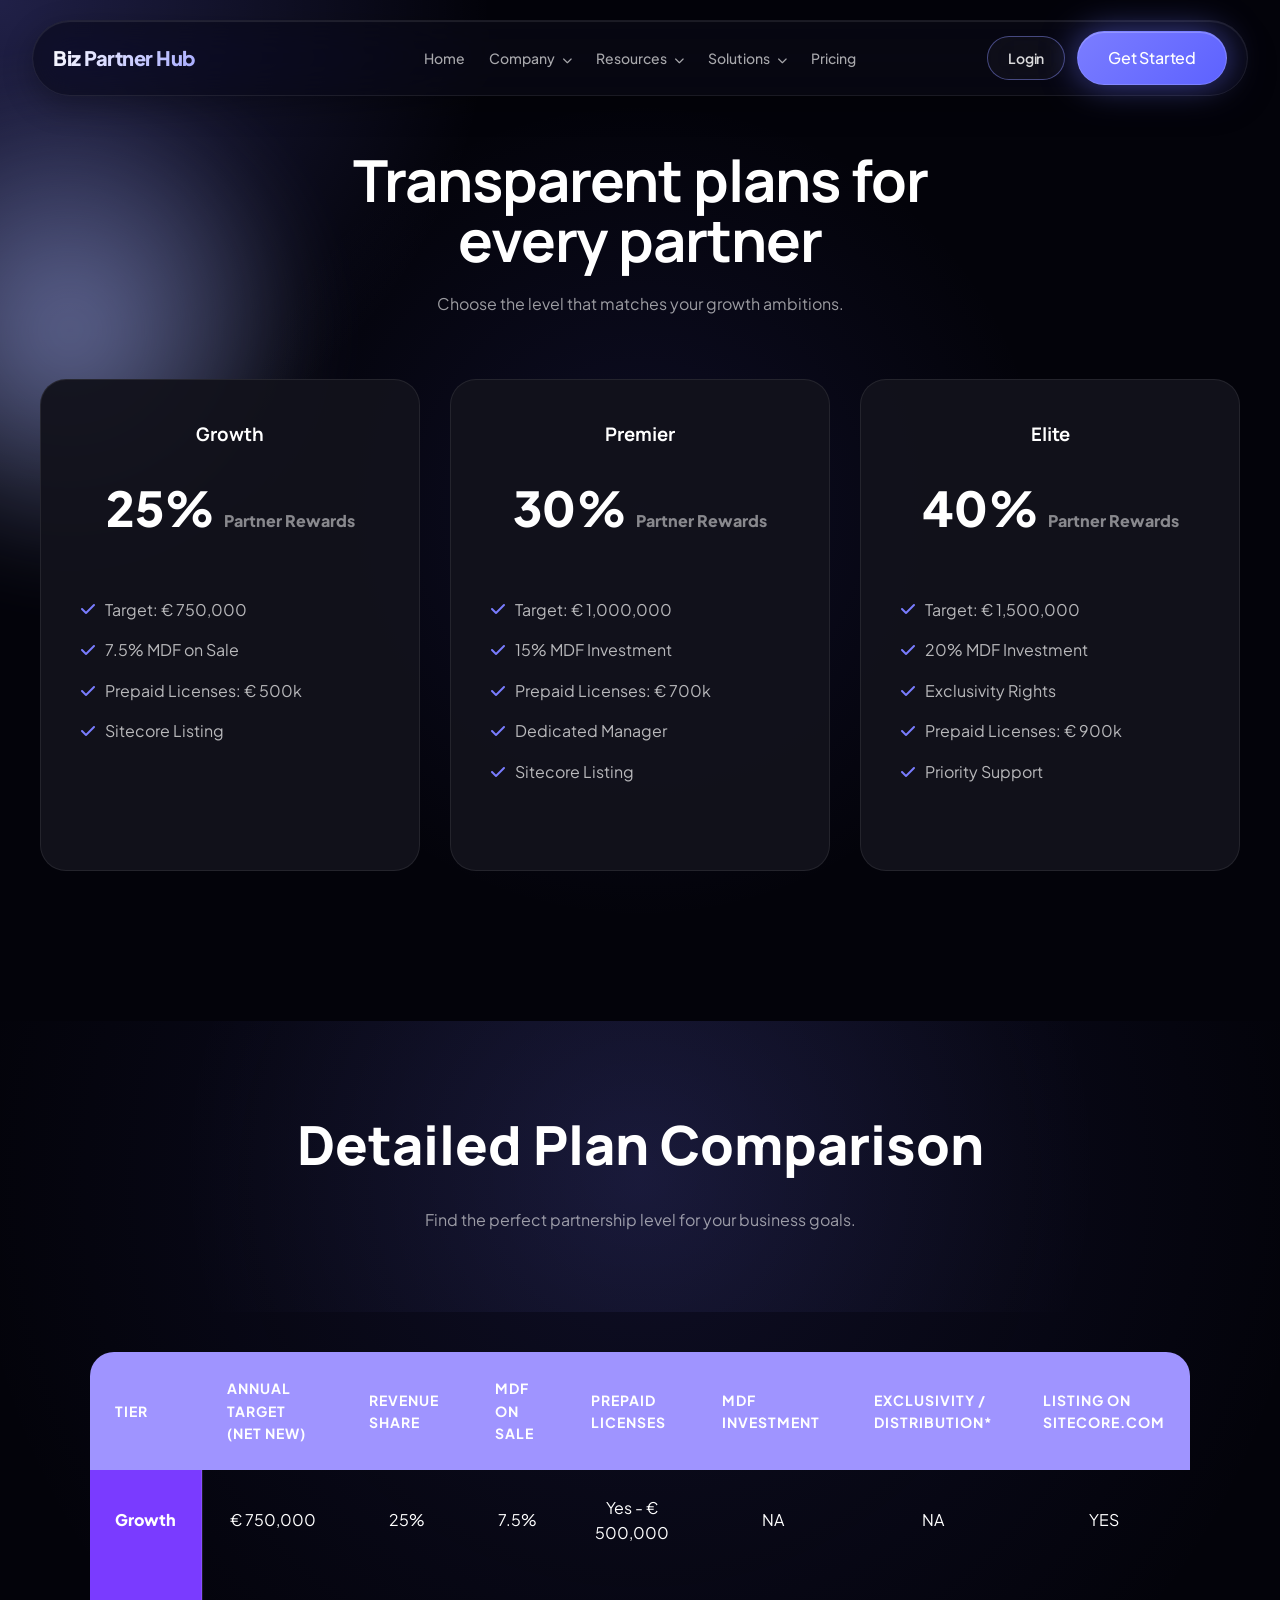
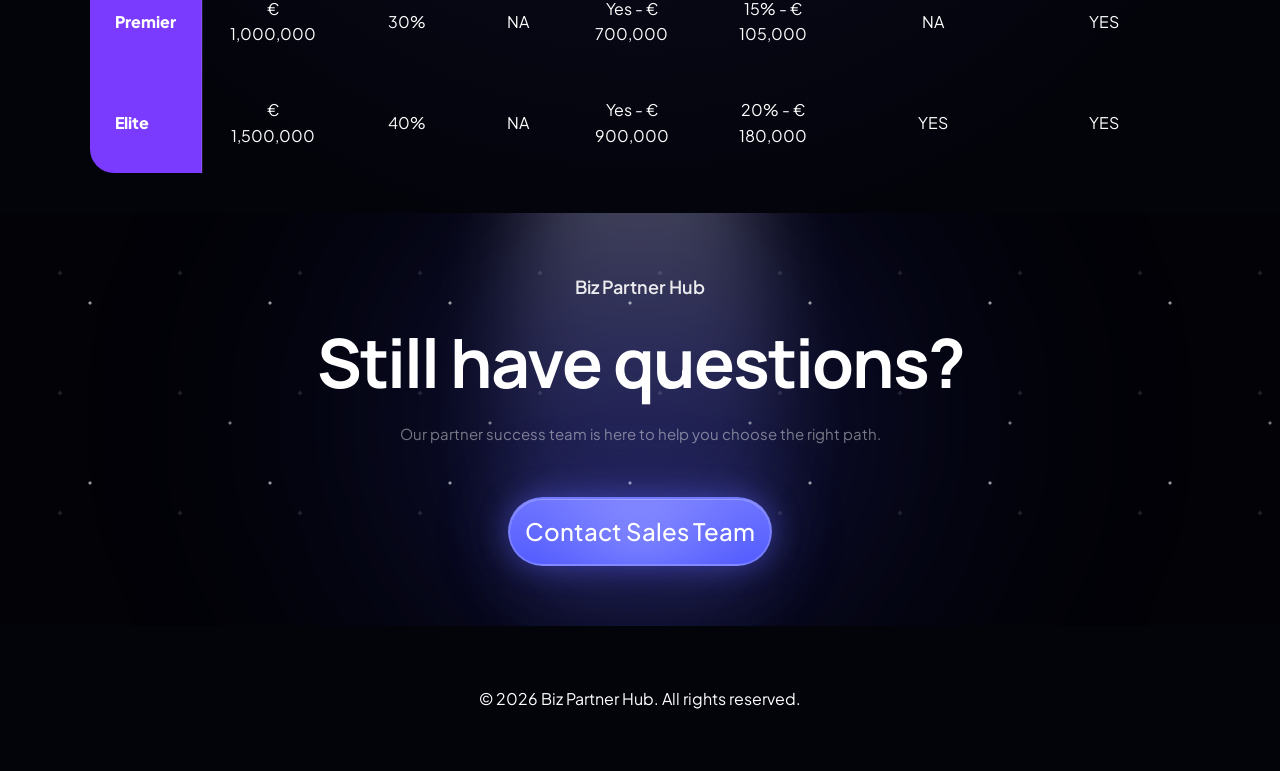
==== commit 62c0db22: "removed some sections" ====
--- a/pricing-plans.html
+++ b/pricing-plans.html
@@ -37,7 +37,6 @@
                         <a href="#" class="dropdown-trigger">Resources <i class="fa-solid fa-chevron-down"></i></a>
                         <div class="dropdown-menu">
                             <a href="index.html#expertise"><i class="fa-solid fa-brain"></i> Industry Expertise</a>
-                            <a href="resources.html"><i class="fa-solid fa-graduation-cap"></i> Partner Enablement</a>
                         </div>
                     </div>
 
@@ -54,13 +53,11 @@
                         </div>
                     </div>
 
-                    <a href="index.html#brands">Brands</a>
                     <a href="#">Pricing</a>
                 </nav>
 
                 <div class="nav-actions">
                     <a href="./login.html" class="btn nav-login">Login</a>
-                    <!-- <a href="#" class="nav-demo-btn">Book Demo</a> -->
                     <a href="register.html" class="btn btn-primary">Get Started</a>
                 </div>
 
@@ -87,7 +84,7 @@
                                 <li><i class="fa-solid fa-check"></i> Prepaid Licenses: € 500k</li>
                                 <li><i class="fa-solid fa-check"></i> Sitecore Listing</li>
                             </ul>
-                            <a href="pricing-plans.html" class="btn">Join Growth</a>
+                            <!-- <a href="pricing-plans.html" class="btn">Join Growth</a> -->
                         </div>
 
                         <div class="pricing-card popular">
@@ -100,7 +97,7 @@
                                 <li><i class="fa-solid fa-check"></i> Dedicated Manager</li>
                                 <li><i class="fa-solid fa-check"></i> Sitecore Listing</li>
                             </ul>
-                            <a href="pricing-plans.html" class="btn btn-primary">Join Premier</a>
+                            <!-- <a href="pricing-plans.html" class="btn btn-primary">Join Premier</a> -->
                         </div>
 
                         <div class="pricing-card">
@@ -113,7 +110,7 @@
                                 <li><i class="fa-solid fa-check"></i> Prepaid Licenses: € 900k</li>
                                 <li><i class="fa-solid fa-check"></i> Priority Support</li>
                             </ul>
-                            <a href="pricing-plans.html" class="btn">Join Elite</a>
+                            <!-- <a href="pricing-plans.html" class="btn">Join Elite</a> -->
                         </div>
                     </div>
                 </div>
--- a/css/style.css
+++ b/css/style.css
@@ -35,6 +35,7 @@
 .container {
     width: 100%;
     max-width: 1200px;
+    margin: auto;
     position: relative;
     z-index: 2;
     text-align: center;
@@ -76,7 +77,7 @@
     background: linear-gradient(180deg, rgba(15, 15, 24, 0.98), rgba(10, 10, 18, 0.98));
     border: 1px solid rgba(255, 255, 255, 0.08);
     border-radius: 28px;
-    max-width: 1050px;
+    max-width: 1200px;
     margin: 60px auto 0;
     padding: 28px;
     position: relative;
@@ -111,6 +112,9 @@
     color: rgba(255, 255, 255, 0.6);
     font-size: 14px;
 }
+
+
+
 
 .dashboard-grid {
     display: grid;
@@ -664,7 +668,7 @@
 }
 
 .chip-core span {
-    font-size: 58px;
+    font-size: 50px;
     font-weight: 700;
     color: white;
 }
@@ -808,32 +812,40 @@
     }
 }
 
-
-
-/* .dashboard-card {
-    background: linear-gradient(180deg, rgba(15, 15, 24, 0.98), rgba(10, 10, 18, 0.98));
-    border: 1px solid rgba(124, 126, 255, 0.12);
-    box-shadow: var(--glass-shadow);
-} */
-
-.nav {
+.tab-nav {
+    display: flex;
+    gap: 14px;
+    border-radius: 40px;
+    padding: 10px 16px;
     background: var(--nav-bg);
     border: 1px solid rgba(255, 255, 255, 0.04);
 }
 
-.nav a {
-   color: var(--button-primary-start);
+.tab-nav .tab-btn {
+    color: #ffffff;
+    background: transparent;
+    border: none;
     font-weight: 500;
     transition: 0.3s ease;
-}
-
-.nav a:hover {
-    color: #ffffff;
-}
-.nav a.nav-active {
+    font-size: 14px;
+    cursor: pointer;
+}
+
+.tab-nav .tab-btn:hover,
+.tab-nav .tab-btn.active {
     color: var(--button-primary-start);
 }
-.card {
+
+.tab-content {
+    display: none;
+    margin-top: 20px;
+}
+
+.tab-content.active {
+    display: block;
+}
+
+.dashboard-grid .card {
     background: rgba(255, 255, 255, 0.035);
     border: 1px solid rgba(255, 255, 255, 0.06);
 }
@@ -1595,6 +1607,7 @@
 /* ================= */
 
 @media (max-width: 992px) {
+
     .feature-grid-container,
     .feature-grid-container-two {
         grid-template-columns: 1fr;
@@ -1618,7 +1631,7 @@
 .stats-counter-bar {
     display: flex;
     justify-content: center;
-    gap: 60px;
+    gap: 100px;
     margin-top: 80px;
     padding: 40px;
     background: rgba(255, 255, 255, 0.02);
@@ -1657,8 +1670,10 @@
 
 /* ================= PRICING ================= */
 .pricing-section {
-    padding: 100px 20px;
-    background: #020207;
+    padding: 150px 20px;
+    background: radial-gradient(circle at top left, rgba(120, 120, 255, 0.25), transparent 30%),
+        radial-gradient(circle at center, rgba(94, 92, 230, 0.12), transparent 50%),
+        #03030a;
     text-align: center;
 }
 
@@ -1687,13 +1702,13 @@
     box-shadow: 0 20px 40px rgba(0, 0, 0, 0.4);
 }
 
-.pricing-card.popular {
+/* .pricing-card.popular {
     border-color: rgba(120, 125, 255, 0.5);
     background: linear-gradient(180deg, rgba(25, 25, 45, 0.98), rgba(18, 18, 28, 0.98));
     position: relative;
-}
-
-.pricing-card.popular::after {
+} */
+
+/* .pricing-card.popular::after {
     content: 'Most Popular';
     position: absolute;
     top: -15px;
@@ -1702,7 +1717,7 @@
     border-radius: 999px;
     font-size: 12px;
     font-weight: 600;
-}
+} */
 
 .price {
     font-size: 48px;
@@ -2302,7 +2317,7 @@
 
 .expertise-grid {
     display: grid;
-    grid-template-columns: repeat(auto-fit, minmax(280px, 1fr));
+    grid-template-columns: repeat(auto-fit, minmax(300px, 1fr));
     gap: 25px;
     max-width: 1200px;
     margin: 60px auto 0;
@@ -2910,7 +2925,8 @@
 .comparison-table-wrapper table {
     border: none;
     border-radius: 0;
-    min-width: 900px; /* Ensure columns don't squash too much */
+    min-width: 900px;
+    /* Ensure columns don't squash too much */
 }
 
 .tier-col {
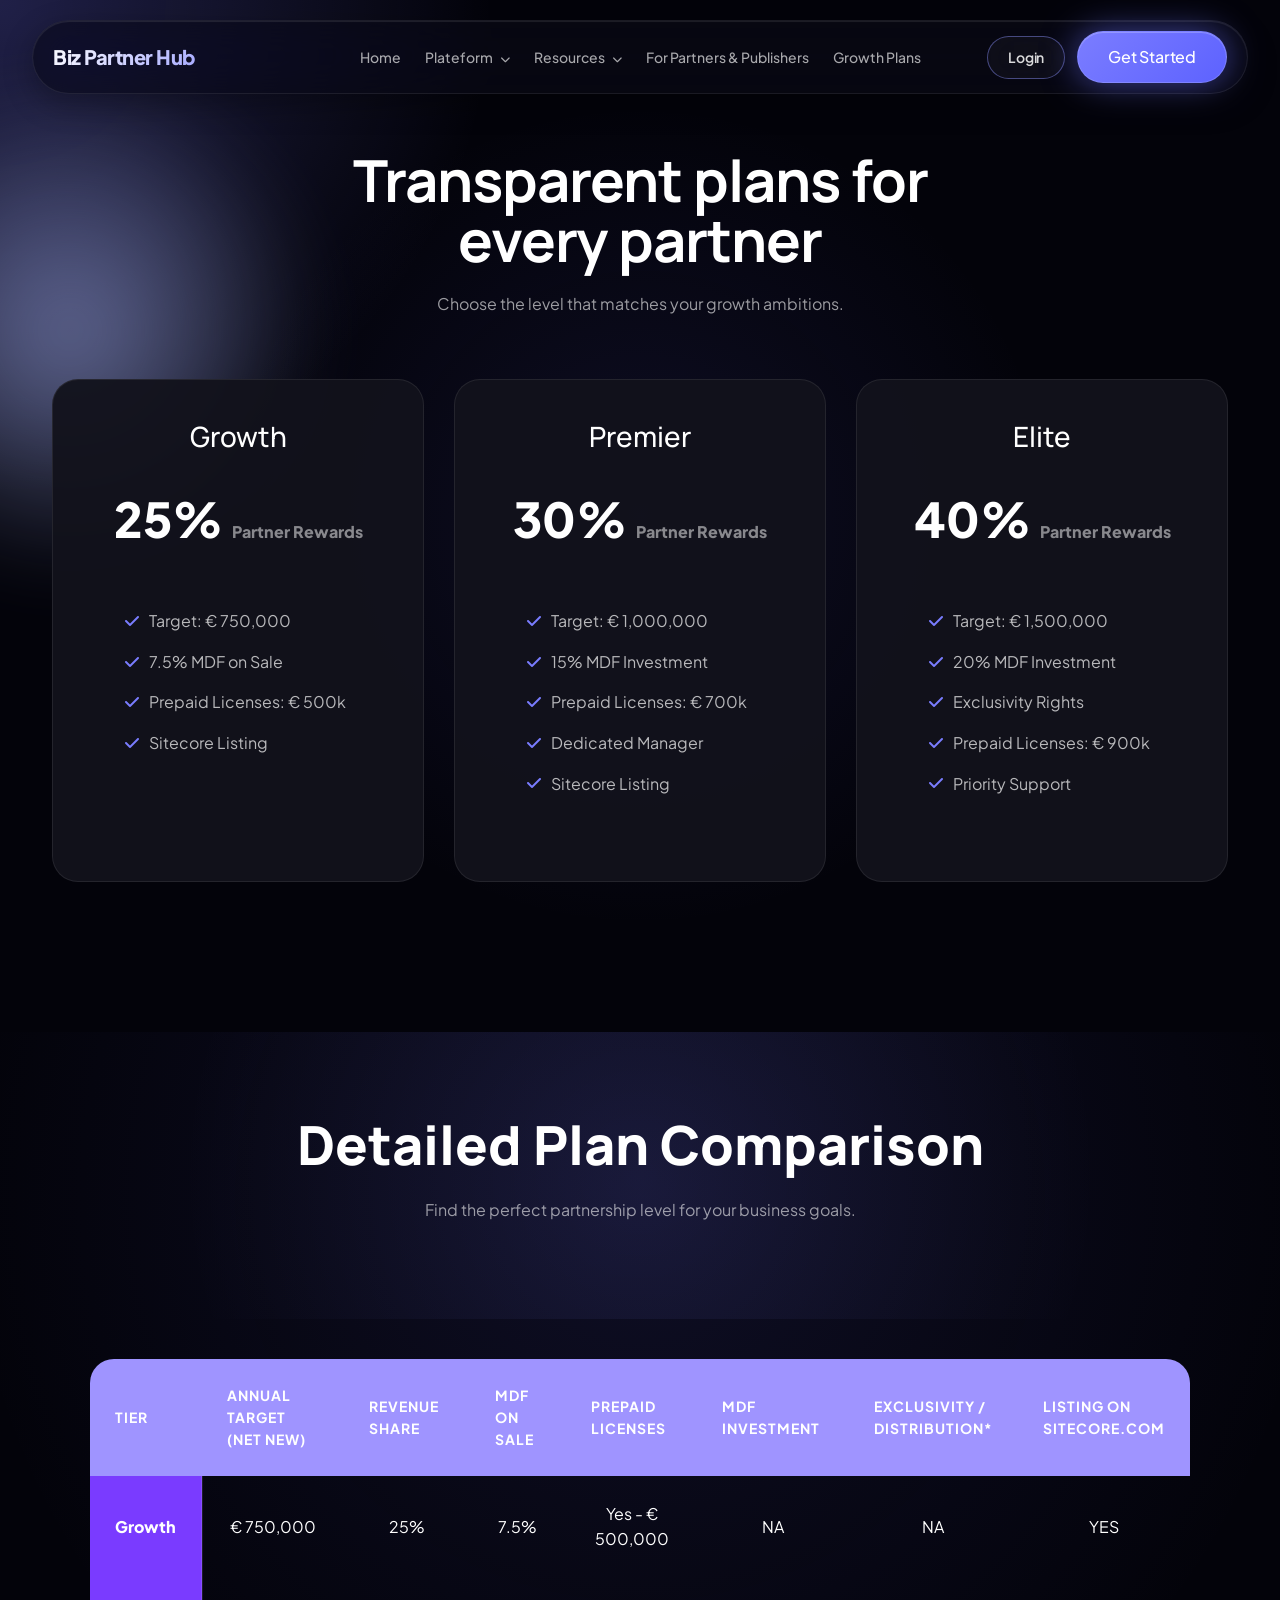
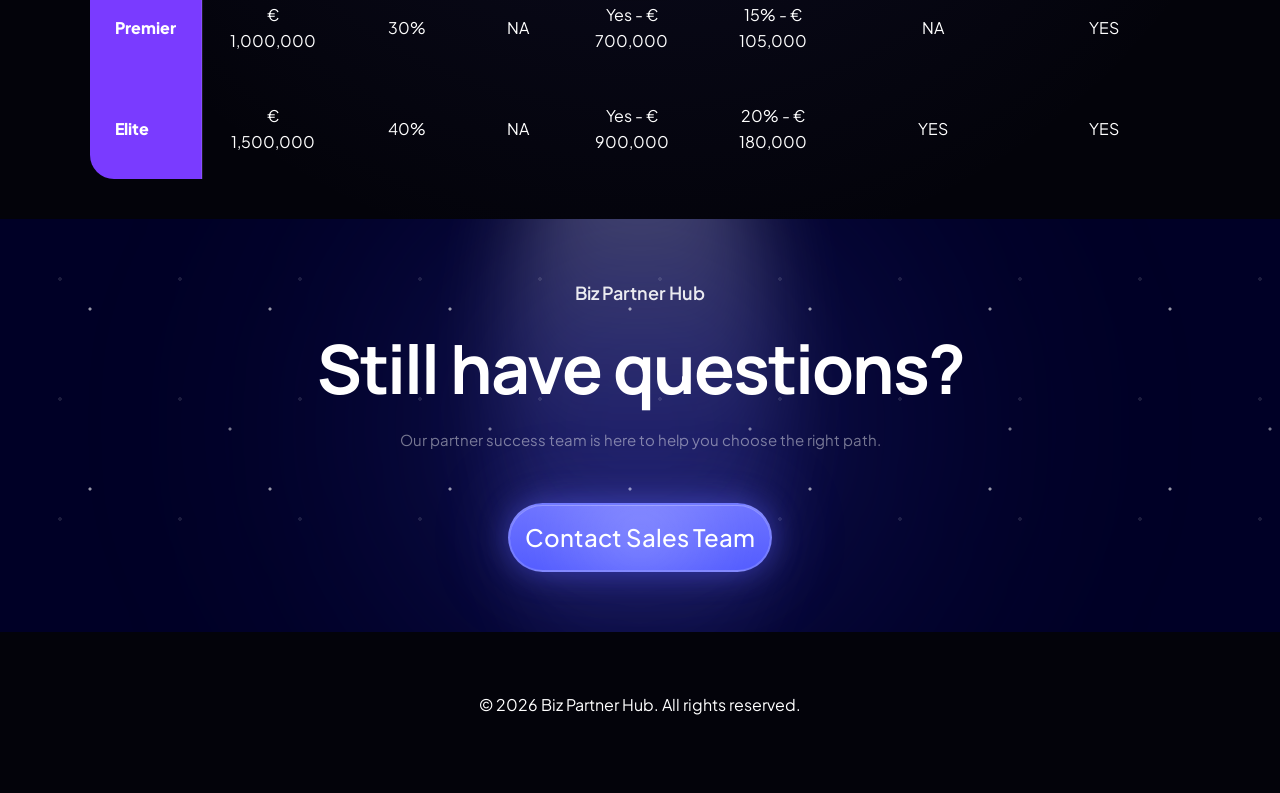
==== commit 7a83f982: "added new nav items" ====
--- a/pricing-plans.html
+++ b/pricing-plans.html
@@ -4,56 +4,114 @@
 <head>
     <meta charset="UTF-8">
     <meta name="viewport" content="width=device-width, initial-scale=1.0">
-    <title>Pricing & Plans | Biz Partner Hub</title>
+    <title>Growth Plans | Biz Partner Hub</title>
     <!-- Google Fonts -->
     <link href="https://fonts.googleapis.com/css2?family=Plus+Jakarta+Sans:wght@300;400;500;600;700;800&display=swap"
         rel="stylesheet">
     <!-- Font Awesome -->
     <link rel="stylesheet" href="https://cdnjs.cloudflare.com/ajax/libs/font-awesome/6.4.0/css/all.min.css">
+    <link href="https://cdn.jsdelivr.net/npm/bootstrap@5.3.3/dist/css/bootstrap.min.css" rel="stylesheet">
     <link rel="stylesheet" href="./css/style.css">
 </head>
 
 <body>
     <section class="pricing-body">
-        <header class="navbar">
+        <header class="partner-navbar">
             <div class="navbar-container">
-                <a href="#" class="logo-brand">
+                <a href="./index.html" class="logo-brand">
                     <span>Biz Partner Hub</span>
                 </a>
 
                 <nav class="nav-links">
-                    <a href="index.html">Home</a>
+                    <a href="./index.html">Home</a>
 
                     <div class="nav-item-dropdown">
-                        <a href="#" class="dropdown-trigger">Company <i class="fa-solid fa-chevron-down"></i></a>
+                        <a href="#" class="dropdown-trigger">Plateform <i class="fa-solid fa-chevron-down"></i></a>
                         <div class="dropdown-menu">
-                            <a href="index.html#partners"><i class="fa-solid fa-handshake"></i> Our Partners</a>
-                            <a href="index.html#benefits"><i class="fa-solid fa-star"></i> Partner Benefits</a>
-                            <a href="index.html#how-it-works"><i class="fa-solid fa-circle-play"></i> How It Works</a>
-                        </div>
-                    </div>
-
+                            <div class="plateform">
+                                <!-- LEFT SIDE -->
+                                <div class="plateform-left">
+                                    <span class="tag">PLATFORM FEATURES</span>
+                                    <h3>
+                                        One platform to power your partner ecosystem
+                                    </h3>
+                                </div>
+
+                                <!-- RIGHT SIDE -->
+                                <div class="plateform-right">
+                                    <div class="plateform-feature-grid">
+                                        <div class="feature-card">
+                                            <div class="feature-card-icon-div">
+                                                <i class="fa-solid fa-user-plus"></i>
+                                                <p class="feature-card-number">01</p>
+                                            </div>
+                                            <h4>Recruit</h4>
+                                            <p>Attract high-quality partners</p>
+                                        </div>
+                                        <div class="feature-card">
+                                            <div class="feature-card-icon-div">
+                                                <i class="fa-solid fa-toggle-on"></i>
+                                                <p class="feature-card-number">02</p>
+                                            </div>
+                                            <h4>Activate</h4>
+                                            <p>Enable partner onboarding</p>
+                                        </div>
+
+                                        <div class="feature-card">
+                                            <div class="feature-card-icon-div">
+                                                <i class="fa-solid fa-chart-line"></i>
+                                                <p class="feature-card-number">03</p>
+                                            </div>
+                                            <h4>Track</h4>
+                                            <p>Monitor partner performance</p>
+                                        </div>
+
+                                        <div class="feature-card">
+                                            <div class="feature-card-icon-div">
+                                                <i class="fa-solid fa-coins"></i>
+                                                <p class="feature-card-number">04</p>
+                                            </div>
+                                            <h4>Rewards</h4>
+                                            <p>Manage rewards & payouts</p>
+                                        </div>
+
+                                        <div class="feature-card">
+                                            <div class="feature-card-icon-div">
+                                                <i class="fa-solid fa-gauge-high"></i>
+                                                <p class="feature-card-number">05</p>
+                                            </div>
+                                            <h4>Optimize</h4>
+                                            <p>Improve growth insights</p>
+                                        </div>
+
+                                    </div>
+
+                                    <!-- AI BOX -->
+                                    <div class="ai-box">
+                                        <div class="ai-circle">AI</div>
+
+                                        <div class="ai-text">
+                                            <h3>Biz Partner Hub AI</h3>
+                                            <p>
+                                                Find the right partners, start the right conversations
+                                                and capture every opportunity.
+                                            </p>
+                                        </div>
+                                    </div>
+
+                                </div>
+
+                            </div>
+                        </div>
+                    </div>
                     <div class="nav-item-dropdown">
                         <a href="#" class="dropdown-trigger">Resources <i class="fa-solid fa-chevron-down"></i></a>
                         <div class="dropdown-menu">
-                            <a href="index.html#expertise"><i class="fa-solid fa-brain"></i> Industry Expertise</a>
-                        </div>
-                    </div>
-
-                    <div class="nav-item-dropdown">
-                        <a href="index.html#solutions" class="dropdown-trigger">Solutions <i
-                                class="fa-solid fa-chevron-down"></i></a>
-                        <div class="dropdown-menu">
-                            <a href="service-detail.html"><i class="fa-solid fa-cart-shopping"></i> E-commerce
-                                Solutions</a>
-                            <a href="#"><i class="fa-solid fa-rocket"></i> SaaS & B2B Systems</a>
-                            <a href="#"><i class="fa-solid fa-building"></i> Real Estate Tech</a>
-                            <a href="#"><i class="fa-solid fa-vault"></i> Fintech Architect</a>
-                            <a href="#"><i class="fa-solid fa-robot"></i> AI Automation</a>
-                        </div>
-                    </div>
-
-                    <a href="#">Pricing</a>
+                            <a href="#expertise"><i class="fa-solid fa-book-open"></i> Guide Center</a>
+                        </div>
+                    </div>
+                    <a href="#">For Partners & Publishers</a>
+                    <a href="pricing-plans.html">Growth Plans</a>
                 </nav>
 
                 <div class="nav-actions">
@@ -171,18 +229,18 @@
                 </table>
             </div>
 
-            <section class="demo-section">
-                <div class="demo-bg-glow"></div>
-                <div class="demo-beam"></div>
-                <div class="demo-particles"></div>
-
-                <div class="demo-container">
-                    <span class="demo-brand">Biz Partner Hub</span>
+            <section class="cta-section">
+                <div class="cta-bg-glow"></div>
+                <div class="cta-beam"></div>
+                <div class="cta-particles"></div>
+
+                <div class="cta-container">
+                    <span class="cta-brand">Biz Partner Hub</span>
                     <h2>Still have questions? </h2>
                     <p>
                         Our partner success team is here to help you choose the right path.
                     </p>
-                    <a href="#" class="demo-btn">Contact Sales Team</a>
+                    <a href="#" class="cta-btn">Contact Sales Team</a>
                 </div>
             </section>
         </main>
@@ -192,7 +250,11 @@
             <p>&copy; 2026 Biz Partner Hub. All rights reserved.</p>
         </footer>
     </section>
-
+    <script src="https://cdnjs.cloudflare.com/ajax/libs/jquery/3.6.0/jquery.min.js"></script>
+    <script src="https://cdnjs.cloudflare.com/ajax/libs/OwlCarousel2/2.3.4/owl.carousel.min.js"></script>
+    <script src="https://cdn.jsdelivr.net/npm/bootstrap@5.3.3/dist/js/bootstrap.bundle.min.js"></script>
+
+    <script src="./js/main.js"></script>
 </body>
 
 </html>
--- a/css/style.css
+++ b/css/style.css
@@ -1,4 +1,19 @@
 @import "root.css";
+
+.citi-texture {
+    background-image: radial-gradient(circle at 70% 30%, rgba(103, 100, 177, 0.118) 0%, transparent 60%),
+        radial-gradient(circle at center, transparent 0, transparent 15%, rgba(103, 100, 177, 0.188) 16%, transparent 17%),
+        radial-gradient(circle at center, transparent 0, transparent 35%, rgba(103, 100, 177, 0.074) 36%, transparent 37%),
+        radial-gradient(circle at center, transparent 0, transparent 55%, rgba(103, 100, 177, 0.104) 56%, transparent 57%);
+
+    /* background: radial-gradient(circle at bottom right, rgba(103, 100, 177, 0.69), transparent 50%), #0101579f;
+    background-size: 150px 150px; */
+
+
+    /* background: radial-gradient(circle at bottom right, rgb(103 100 177 / 76%), transparent 60%), #0101579f; */
+    background-size: 200px 200px;
+    position: relative;
+}
 
 .particles {
     position: absolute;
@@ -73,180 +88,8 @@
     flex-wrap: wrap;
 }
 
-.dashboard-card {
-    background: linear-gradient(180deg, rgba(15, 15, 24, 0.98), rgba(10, 10, 18, 0.98));
-    border: 1px solid rgba(255, 255, 255, 0.08);
-    border-radius: 28px;
-    max-width: 1200px;
-    margin: 60px auto 0;
-    padding: 28px;
-    position: relative;
-    box-shadow: 0 30px 90px rgba(0, 0, 0, 0.55);
-    overflow: hidden;
-}
-
-.dashboard-header {
-    display: flex;
-    justify-content: space-between;
-    align-items: center;
-    margin-bottom: 25px;
-    gap: 20px;
-    flex-wrap: wrap;
-}
-
-.logo {
-    font-size: 24px;
-    font-weight: 700;
-}
-
-.nav {
-    display: flex;
-    gap: 14px;
-    background: rgba(255, 255, 255, 0.03);
-    border-radius: 999px;
-    padding: 10px 16px;
-}
-
-.nav a {
-    text-decoration: none;
-    color: rgba(255, 255, 255, 0.6);
-    font-size: 14px;
-}
-
-
-
-
-.dashboard-grid {
-    display: grid;
-    grid-template-columns: 280px 1fr 240px;
-    gap: 22px;
-}
-
-.card {
-    background: rgba(255, 255, 255, 0.04);
-    border: 1px solid rgba(255, 255, 255, 0.06);
-    border-radius: 20px;
-    padding: 20px;
-    backdrop-filter: blur(12px);
-}
-
-.welcome {
-    margin-bottom: 20px;
-    text-align: left;
-}
-
-.welcome h3 {
-    font-size: 28px;
-    margin-bottom: 10px;
-}
-
-.mini-bars {
-    display: flex;
-    flex-direction: column;
-    gap: 14px;
-    margin-top: 20px;
-}
-
-.bar {
-    background: rgba(255, 255, 255, 0.05);
-    border-radius: 14px;
-    overflow: hidden;
-    height: 10px;
-}
-
-.fill {
-    height: 100%;
-    border-radius: inherit;
-    background: linear-gradient(90deg, #ff4d8d, #8e92ff);
-}
-
-.graph-card {
-    position: relative;
-}
-
-.stats {
-    display: flex;
-    justify-content: space-between;
-    margin-bottom: 24px;
-    flex-wrap: wrap;
-    gap: 12px;
-}
-
-.stat h4 {
-    font-size: 34px;
-    font-weight: 700;
-}
-
-.stat p {
-    font-size: 13px;
-    color: rgba(255, 255, 255, 0.55);
-    margin-top: 6px;
-}
-
-.graph {
-    position: relative;
-    height: 240px;
-    border-radius: 18px;
-    background: rgba(255, 255, 255, 0.02);
-    overflow: hidden;
-}
-
-.graph svg {
-    width: 100%;
-    height: 100%;
-}
-
-.side-widget {
-    display: flex;
-    flex-direction: column;
-    gap: 18px;
-}
-
-.alert-box {
-    background: linear-gradient(180deg, #3c75ff, #2957d8);
-    border-radius: 20px;
-    padding: 20px;
-    text-align: left;
-    min-height: 230px;
-    display: flex;
-    flex-direction: column;
-    justify-content: space-between;
-}
-
-.alert-box h4 {
-    font-size: 18px;
-    margin-bottom: 14px;
-}
-
-.alert-box p {
-    font-size: 13px;
-    line-height: 1.7;
-    color: rgba(255, 255, 255, 0.85);
-}
-
-.badge {
-    background: rgba(255, 255, 255, 0.18);
-    padding: 12px;
-    border-radius: 14px;
-    margin-top: 15px;
-    display: flex;
-    justify-content: space-between;
-    font-size: 14px;
-}
-
-@media (max-width: 1024px) {
-    .dashboard-grid {
-        grid-template-columns: 1fr;
-    }
-
-    .hero h1 {
-        font-size: 48px;
-    }
-}
-
 
 .partners-section {
-    padding: 100px 20px;
     background: var(--bg-primary);
 }
 
@@ -458,9 +301,7 @@
 
 
 .ai-platform-section {
-    padding: 100px 20px;
-    background: var(--bg-primary);
-    position: relative;
+    background: radial-gradient(circle at bottom right, rgb(69 67 126 / 13%), #080c428c 60%), #3636a778;
     overflow: hidden;
 }
 
@@ -487,6 +328,10 @@
     color: rgba(255, 255, 255, 0.58);
     line-height: 1.8;
     font-size: 14px;
+}
+
+.ai-platform-container .foundation-header p {
+    margin-bottom: 0px;
 }
 
 .incident-layout {
@@ -508,7 +353,8 @@
 }
 
 .mini-card {
-    background: linear-gradient(180deg, rgba(18, 18, 34, 0.98) 0%, rgba(10, 10, 20, 0.98) 100%);
+    /* background: linear-gradient(180deg, rgba(18, 18, 34, 0.98) 0%, rgba(10, 10, 20, 0.98) 100%); */
+    background: linear-gradient(138deg, rgb(14 14 122 / 52%) 0%, rgb(101 101 221 / 98%) 100%);
     border: 1px solid rgba(118, 125, 255, 0.14);
     border-radius: 18px;
     display: flex;
@@ -572,6 +418,7 @@
     font-size: 12px;
     line-height: 1.6;
     color: rgba(255, 255, 255, 0.58);
+    margin-bottom: 0;
 }
 
 .bridge-shape {
@@ -619,15 +466,19 @@
 
 @keyframes pulseGlow {
 
-    0%,
+    0% {
+        transform: scale(1);
+        opacity: 0.85;
+    }
+
+    50% {
+        transform: scale(1.08);
+        opacity: 1;
+    }
+
     100% {
         transform: scale(1);
         opacity: 0.85;
-    }
-
-    50% {
-        transform: scale(1.08);
-        opacity: 1;
     }
 }
 
@@ -798,102 +649,11 @@
         font-size: 38px;
     }
 
-    .dashboard-card {
-        padding: 18px;
-    }
-
-    .dashboard-header {
-        justify-content: center;
-    }
-
-    .nav {
-        flex-wrap: wrap;
-        justify-content: center;
-    }
-}
-
-.tab-nav {
-    display: flex;
-    gap: 14px;
-    border-radius: 40px;
-    padding: 10px 16px;
-    background: var(--nav-bg);
-    border: 1px solid rgba(255, 255, 255, 0.04);
-}
-
-.tab-nav .tab-btn {
-    color: #ffffff;
-    background: transparent;
-    border: none;
-    font-weight: 500;
-    transition: 0.3s ease;
-    font-size: 14px;
-    cursor: pointer;
-}
-
-.tab-nav .tab-btn:hover,
-.tab-nav .tab-btn.active {
-    color: var(--button-primary-start);
-}
-
-.tab-content {
-    display: none;
-    margin-top: 20px;
-}
-
-.tab-content.active {
-    display: block;
-}
-
-.dashboard-grid .card {
-    background: rgba(255, 255, 255, 0.035);
-    border: 1px solid rgba(255, 255, 255, 0.06);
-}
-
-.stat h4 {
-    color: #ffffff;
-    font-weight: 700;
-}
-
-.stat p,
-.welcome p,
-small {
-    color: var(--muted-text);
-}
-
-.fill {
-    background: linear-gradient(90deg, var(--chart-pink), var(--chart-blue));
-}
-
-.alert-box {
-    background: var(--widget-blue);
-    box-shadow: inset 0 1px 0 rgba(255, 255, 255, 0.18);
-}
-
-.badge {
-    background: rgba(255, 255, 255, 0.88);
-    color: #111;
-    font-weight: 600;
-}
-
-.badge strong {
-    color: #111;
-}
-
-.graph svg path:first-child {
-    stroke: var(--chart-pink);
-}
-
-.graph svg path:last-child {
-    stroke: var(--chart-blue);
-}
-
-
-/* =========== */
+}
+
 /* ===== FOUNDATION SECTION PREMIUM MATCH ===== */
 
 .foundation-section {
-    padding: 100px 20px;
     background: var(--bg-primary);
     position: relative;
     overflow: hidden;
@@ -920,7 +680,6 @@
 
 .foundation-header {
     text-align: center;
-    /* margin-bottom: 100px; */
 }
 
 .foundation-header h2 {
@@ -1045,7 +804,7 @@
     font-size: 12px;
     line-height: 1.65;
     color: rgba(255, 255, 255, 0.62);
-    max-width: 150px;
+    /* max-width: 150px; */
 }
 
 /* ACTIVE CARD */
@@ -1072,7 +831,7 @@
 
 .catalog-card {
     top: 0;
-    right: 170px;
+    right: 140px;
 }
 
 .workflows-card {
@@ -1138,12 +897,12 @@
 }
 
 
-/* ================= DEMO CTA SECTION ================= */
-
-.demo-section {
+/* ================= CTA SECTION ================= */
+
+.cta-section {
     position: relative;
     padding: 60px 20px;
-    background: #020207;
+    background-color: #000026;
     overflow: hidden;
     display: flex;
     justify-content: center;
@@ -1152,7 +911,7 @@
 
 /* BACKGROUND GLOW */
 
-.demo-bg-glow {
+.cta-bg-glow {
     position: absolute;
     width: 900px;
     height: 900px;
@@ -1168,7 +927,7 @@
 
 /* LIGHT BEAM */
 
-.demo-beam {
+.cta-beam {
     position: absolute;
     width: 280px;
     height: 700px;
@@ -1188,14 +947,14 @@
 
 /* CONTENT */
 
-.demo-container {
+.cta-container {
     position: relative;
     z-index: 5;
     text-align: center;
     max-width: 900px;
 }
 
-.demo-brand {
+.cta-brand {
     display: inline-block;
     color: rgba(255, 255, 255, 0.9);
     font-size: 18px;
@@ -1203,7 +962,7 @@
     margin-bottom: 25px;
 }
 
-.demo-container h2 {
+.cta-container h2 {
     font-size: 68px;
     line-height: 1.05;
     color: white;
@@ -1212,7 +971,7 @@
     margin-bottom: 22px;
 }
 
-.demo-container p {
+.cta-container p {
     color: rgba(255, 255, 255, 0.45);
     font-size: 15px;
     line-height: 1.8;
@@ -1221,7 +980,7 @@
 
 /* BUTTON */
 
-.demo-btn {
+.cta-btn {
     position: relative;
     display: inline-flex;
     justify-content: center;
@@ -1250,7 +1009,7 @@
     overflow: hidden;
 }
 
-.demo-btn:hover {
+.cta-btn:hover {
     transform: translateY(-4px);
     box-shadow:
         0 0 45px rgba(105, 110, 255, 0.7),
@@ -1259,24 +1018,20 @@
 
 /* BUTTON GLOW */
 
-.demo-btn::before {
+.cta-btn::before {
     content: '';
     position: absolute;
     inset: -20px;
     border-radius: inherit;
-
-    background: radial-gradient(circle,
-            rgba(255, 255, 255, 0.25),
-            transparent 70%);
-
+    background: radial-gradient(circle, rgba(255, 255, 255, 0.25), transparent 70%);
     filter: blur(15px);
     opacity: 0.8;
 }
 
 /* FLOATING PARTICLES */
 
-.demo-particles::before,
-.demo-particles::after {
+.cta-particles::before,
+.cta-particles::after {
     content: '';
     position: absolute;
     inset: 0;
@@ -1291,7 +1046,7 @@
 
 /* EXTRA DOTS */
 
-.demo-section::after {
+.cta-section::after {
     content: '';
     position: absolute;
     inset: 0;
@@ -1304,21 +1059,21 @@
 /* RESPONSIVE */
 
 @media (max-width: 768px) {
-    .demo-section {
+    .cta-section {
         padding: 120px 20px;
     }
 
-    .demo-container h2 {
+    .cta-container h2 {
         font-size: 42px;
     }
 
-    .demo-btn {
+    .cta-btn {
         width: 210px;
         height: 64px;
         font-size: 20px;
     }
 
-    .demo-beam {
+    .cta-beam {
         width: 180px;
         height: 500px;
     }
@@ -1751,11 +1506,15 @@
 
 /* ================= FAQ ================= */
 .faq-section {
-    padding: 100px 20px;
-    /* background: #020207; */
-    max-width: 800px;
+    background: radial-gradient(circle at bottom right, rgba(103, 100, 177, 0.69), transparent 50%), #0101579f;
+    /* max-width: 800px; */
     margin: auto;
     text-align: center;
+}
+
+.faq-section .container {
+    max-width: 800px;
+
 }
 
 .faq-item {
@@ -1817,6 +1576,7 @@
 
 .footer-col ul {
     list-style: none;
+    padding-left: 5px;
 }
 
 .footer-col ul li {
@@ -1881,10 +1641,10 @@
 
 /* ================= TESTIMONIALS ================= */
 .testimonials-section {
-    padding: 100px 20px;
-    background: radial-gradient(circle at top left, rgba(120, 120, 255, 0.25), transparent 30%),
+    /* background: radial-gradient(circle at top left, rgba(120, 120, 255, 0.25), transparent 30%),
         radial-gradient(circle at center, rgba(94, 92, 230, 0.12), transparent 50%),
-        #03030a;
+        #03030a; */
+    background: radial-gradient(circle at bottom right, rgba(103, 100, 177, 0.69), transparent 50%), #0101579f;
     position: relative;
 }
 
@@ -2192,7 +1952,6 @@
 
 /* ========================== */
 .enablement-section {
-    padding: 100px 20px;
     position: relative;
     overflow: hidden;
 }
@@ -2309,9 +2068,9 @@
 
 
 .expertise-section {
-    padding: 100px 20px;
-    background: radial-gradient(circle at bottom right, rgba(122, 125, 255, 0.08), transparent 50%), #020207;
+    /* background: radial-gradient(circle at bottom right, rgba(103, 100, 177, 0.69), transparent 50%), #0101579f; */
     /* background: var(--bg-primary); */
+    background: radial-gradient(circle at bottom, rgba(122, 125, 255, 0.15), transparent 50%), radial-gradient(circle at top, rgba(122, 125, 255, 0.15), transparent 50%);
     position: relative;
 }
 
@@ -2450,6 +2209,7 @@
 
 .form-step {
     display: none;
+    text-align: center;
 }
 
 .form-step.active {
@@ -2561,50 +2321,68 @@
 }
 
 #create-acc-btn {
+    margin-top: 10px;
     width: 100%;
-    padding: 16px;
-    /* border-radius: 12px; */
+    height: 54px;
+    font-weight: 700;
+    font-size: 16px;
+    background: linear-gradient(135deg, #7b7dff, #5d62ff);
     border: none;
-    background: linear-gradient(135deg, #6f73ff 0%, #4f55ff 100%);
+    border-radius: 14px;
     color: white;
-    font-weight: 700;
-    font-size: 15px;
     cursor: pointer;
-    transition: 0.3s ease;
+    transition: 0.3s cubic-bezier(0.16, 1, 0.3, 1);
+    box-shadow: 0 10px 25px rgba(93, 98, 255, 0.3);
     display: flex;
     align-items: center;
     justify-content: center;
     gap: 10px;
-    text-decoration: none;
-    box-shadow: 0 10px 25px rgba(79, 85, 255, 0.3);
-}
-
-
-
-
-.review-summary {
-    background: rgba(255, 255, 255, 0.02);
-    border: 1px solid rgba(255, 255, 255, 0.05);
-    border-radius: 16px;
-    padding: 20px;
-    text-align: left;
-    margin-bottom: 30px;
-}
-
-.review-item {
-    display: flex;
-    justify-content: space-between;
-    padding: 10px 0;
-    border-bottom: 1px solid rgba(255, 255, 255, 0.03);
-    font-size: 14px;
-}
-
-.review-item:last-child {
-    border: none;
-}
-
-.review-item span:first-child {
-    color: rgba(255, 255, 255, 0.4);
+}
+
+#create-acc-btn:hover:not(:disabled) {
+    transform: translateY(-2px);
+    box-shadow: 0 15px 35px rgba(93, 98, 255, 0.45);
+}
+
+#create-acc-btn:disabled {
+    opacity: 0.5;
+    cursor: not-allowed;
+    filter: grayscale(0.5);
+}
+
+.radio-group {
+    display: flex;
+    background: rgba(255, 255, 255, 0.04);
+    padding: 6px;
+    border-radius: 14px;
+    border: 1px solid rgba(255, 255, 255, 0.08);
+    margin-bottom: 25px;
+    gap: 6px;
+}
+
+.radio-option {
+    flex: 1;
+    text-align: center;
+    padding: 10px;
+    cursor: pointer;
+    font-size: 13px;
+    font-weight: 600;
+    color: rgba(255, 255, 255, 0.5);
+    transition: 0.3s ease;
+    border-radius: 10px;
+    display: flex;
+    align-items: center;
+    justify-content: center;
+}
+
+.radio-option input {
+    display: none;
+}
+
+.radio-option:has(input:checked) {
+    background: #7a7dff;
+    color: white;
+    box-shadow: 0 4px 12px rgba(122, 125, 255, 0.3);
 }
 
 .auth-footer {
@@ -2621,58 +2399,24 @@
     margin-left: 5px;
 }
 
-/* Premium Segmented Control */
-.radio-group {
-    display: flex;
-    background: rgba(255, 255, 255, 0.05);
-    padding: 5px;
-    border-radius: 14px;
-    border: 1px solid rgba(255, 255, 255, 0.1);
-    margin-bottom: 30px;
-}
-
-.radio-option {
-    flex: 1;
-    text-align: center;
-    padding: 12px;
-    cursor: pointer;
-    font-size: 14px;
-    font-weight: 600;
-    color: rgba(255, 255, 255, 0.5);
-    transition: 0.3s cubic-bezier(0.4, 0, 0.2, 1);
-    border-radius: 10px;
-}
-
-.radio-option input {
-    display: none;
-}
-
-.radio-option:has(input:checked) {
-    background: #7a7dff;
-    color: white;
-    box-shadow: 0 4px 15px rgba(122, 125, 255, 0.3);
-}
-
-#company-field-wrap {
-    display: none;
-    transition: 0.3s ease;
-}
-
-/* Success Toast */
+.auth-footer a:hover {
+    text-decoration: underline;
+}
+
 .success-toast {
     position: fixed;
     top: 30px;
     right: 30px;
-    background: #4ade80;
-    color: #03030a;
+    background: #10b981;
+    color: white;
     padding: 16px 28px;
     border-radius: 16px;
     font-weight: 700;
     display: flex;
     align-items: center;
     gap: 12px;
-    box-shadow: 0 20px 40px rgba(74, 222, 128, 0.25);
-    z-index: 2000;
+    box-shadow: 0 20px 40px rgba(16, 185, 129, 0.25);
+    z-index: 10000;
     transform: translateX(150%);
     transition: 0.6s cubic-bezier(0.16, 1, 0.3, 1);
     font-size: 15px;
@@ -2680,6 +2424,10 @@
 
 .success-toast.active {
     transform: translateX(0);
+}
+
+#company-field-wrap {
+    transition: 0.3s ease;
 }
 
 /* Registration form ends */
@@ -2827,7 +2575,6 @@
     line-height: 1.6;
 }
 
-/* Hero */
 .pricing-hero {
     padding: 80px 20px 80px;
     text-align: center;
@@ -2838,10 +2585,8 @@
     font-size: 54px;
     font-weight: 800;
     margin-bottom: 20px;
-    /* letter-spacing: -2px; */
-}
-
-/* Comparison Table */
+}
+
 .comparison-section {
     padding: 60px 20px 100px;
     max-width: 1000px;
@@ -2926,7 +2671,6 @@
     border: none;
     border-radius: 0;
     min-width: 900px;
-    /* Ensure columns don't squash too much */
 }
 
 .tier-col {
@@ -2965,568 +2709,149 @@
 /* pricing plan page ends  */
 
 
-/* .resource page start  */
-
-/* Hero */
-.resource-hero {
-    padding: 160px 20px 60px;
-    text-align: center;
-    background: radial-gradient(circle at top right, rgba(125, 131, 255, 0.08), transparent 40%);
-}
-
-.resource-hero h1 {
-    font-size: 54px;
-    font-weight: 800;
-    margin-bottom: 20px;
-    /* letter-spacing: -2px; */
-}
-
-.search-container {
-    max-width: 600px;
-    margin: 40px auto 0;
+/* MEGA MENU page start */
+.plateform {
+    width: 1150px;
+    padding: 10px;
+    display: flex;
+    gap: 30px;
+}
+.plateform-left{
+    width: 30%;
+}
+.plateform .tag {
+    color: #cfd4ff;
+    font-size: 13px;
+    letter-spacing: 1px;
+    display: block;
+    margin-bottom: 35px;
+}
+
+.plateform-left h3 {
+    color: white;
+    font-size: 32px;
+}
+
+.plateform-feature-grid {
+    display: grid;
+    grid-template-columns: repeat(5, 1fr);
+    gap: 18px;
+    margin-bottom: 25px;
+}
+
+.plateform-feature-grid .feature-card {
+    background: rgba(120, 108, 255, 0.16);
+    padding: 25px 20px;
+    border-radius: 18px;
+    min-height: 170px;
     position: relative;
-}
-
-.search-container input {
-    width: 100%;
-    padding: 20px 30px 20px 60px;
-    background: var(--glass-bg);
-    border: 1px solid var(--glass-border);
-    border-radius: 20px;
+    overflow: hidden;
+}
+
+
+.plateform-feature-grid .feature-card .feature-card-icon-div{
+  width: 100%;
+  display: flex;
+  align-items: center;
+  justify-content: space-between;
+  margin-bottom: 10px;
+}
+.plateform-feature-grid .feature-card .feature-card-number{
+    position: absolute;
+    right: -10px;
+    top: -10px;
+  width: 50px;
+  height: 50px;
+  border-radius: 50%;
+  background: #09176f;
+  display: flex;
+  align-items: center;
+  justify-content: center;
+  color: white;
+  font-size: 20px;
+}
+
+.plateform-feature-grid .feature-card i {
+    font-size: 22px;
+    color: #d7dcff;
+    margin-bottom: 18px;
+}
+
+.plateform-feature-grid .feature-card h4 {
     color: white;
-    font-size: 16px;
-    outline: none;
-    transition: 0.3s ease;
-}
-
-.search-container input:focus {
-    border-color: var(--headline-purple);
-    box-shadow: 0 0 30px rgba(125, 131, 255, 0.15);
-}
-
-.search-container i {
-    position: absolute;
-    left: 25px;
-    top: 50%;
-    transform: translateY(-50%);
-    color: var(--muted-text);
-    font-size: 18px;
-}
-
-/* Main Content */
-.resource-container {
-    max-width: 1240px;
-    margin: 60px auto 100px;
-    display: grid;
-    grid-template-columns: 280px 1fr;
-    gap: 40px;
-    padding: 0 20px;
-}
-
-/* Sidebar Filters */
-.filter-sidebar h3 {
-    font-size: 18px;
-    margin-bottom: 25px;
-    font-weight: 700;
-}
-
-.filter-group {
-    margin-bottom: 35px;
-}
-
-.filter-label {
-    display: block;
-    font-size: 12px;
-    text-transform: uppercase;
-    letter-spacing: 1.5px;
-    color: var(--muted-text);
-    margin-bottom: 15px;
-    font-weight: 700;
-}
-
-.filter-item {
-    display: flex;
-    align-items: center;
-    gap: 12px;
-    padding: 10px 15px;
-    border-radius: 12px;
-    color: var(--muted-text);
-    text-decoration: none;
+    font-size: 26px;
+    margin-bottom: 10px;
+}
+
+.plateform-feature-grid .feature-card p {
+    color: #cfd4ff;
     font-size: 14px;
-    margin-bottom: 5px;
-    transition: 0.3s ease;
-}
-
-.filter-item:hover,
-.filter-item.active {
-    background: rgba(125, 131, 255, 0.1);
-    color: var(--headline-purple);
-}
-
-.filter-item i {
-    width: 20px;
-    text-align: center;
-}
-
-/* Resource  page*/
-.resource-grid {
-    display: grid;
-    grid-template-columns: repeat(auto-fill, minmax(280px, 1fr));
-    gap: 24px;
-}
-
-.resource-grid .resource-card {
-    background: var(--glass-bg);
-    border: 1px solid var(--glass-border);
+    line-height: 1.6;
+}
+
+/* AI */
+.ai-box {
+    background: rgba(120, 108, 255, 0.12);
     border-radius: 24px;
     padding: 30px;
-    transition: 0.4s cubic-bezier(0.16, 1, 0.3, 1);
-    display: flex;
-    flex-direction: column;
-    justify-content: space-between;
-}
-
-.resource-grid .resource-card:hover {
-    transform: translateY(-10px);
-    border-color: rgba(125, 131, 255, 0.3);
-    background: rgba(255, 255, 255, 0.05);
-}
-
-.type-badge {
-    display: inline-flex;
+    display: flex;
     align-items: center;
-    gap: 6px;
-    padding: 6px 12px;
-    border-radius: 8px;
-    font-size: 11px;
-    font-weight: 800;
-    text-transform: uppercase;
-    margin-bottom: 20px;
-}
-
-.badge-pdf {
-    background: rgba(239, 68, 68, 0.1);
-    color: #ef4444;
-}
-
-.badge-video {
-    background: rgba(59, 130, 246, 0.1);
-    color: #3b82f6;
-}
-
-.badge-zip {
-    background: rgba(245, 158, 11, 0.1);
-    color: #f59e0b;
-}
-
-.resource-grid .resource-card h4 {
-    font-size: 18px;
+    gap: 20px;
+    margin-bottom: 28px;
+}
+
+.ai-circle {
+    width: 75px;
+    height: 75px;
+    border-radius: 50%;
+    border: 3px solid #a56cff;
+    display: flex;
+    justify-content: center;
+    align-items: center;
+    color: #9c6dff;
+    font-size: 34px;
     font-weight: 700;
-    margin-bottom: 12px;
-}
-
-.resource-grid .resource-card p {
-    font-size: 14px;
-    color: var(--muted-text);
-    margin-bottom: 25px;
-    line-height: 1.6;
-}
-
-
-@media (max-width: 992px) {
-    .resource-container {
+}
+
+.ai-text h3 {
+    color: white;
+    font-size: 30px;
+    margin-bottom: 8px;
+}
+
+.ai-text p {
+    color: #cfd4ff;
+}
+
+
+/* RESPONSIVE */
+@media(max-width:1400px) {
+    .plateform {
+        width: 95vw;
+    }
+}
+
+@media(max-width:992px) {
+
+    .plateform {
+        position: static;
+        transform: none;
+        width: 100%;
+        opacity: 1;
+        visibility: visible;
+        flex-direction: column;
+        margin-top: 20px;
+    }
+
+    .plateform-left,
+    .plateform-right {
+        width: 100%;
+    }
+
+    .plateform-feature-grid {
         grid-template-columns: 1fr;
     }
 
-    .filter-sidebar {
-        display: none;
-    }
-
-    .resource-hero h1 {
-        font-size: 38px;
-    }
-}
-
-/* .resource page end */
-
-/* Services details page start */
-
-/* Hero Section */
-.page-hero {
-    padding: 180px 20px 100px;
-    /* background: radial-gradient(circle at top right, rgba(125, 131, 255, 0.1), transparent 40%); */
-    text-align: center;
-    position: relative;
-}
-
-.breadcrumb {
-    display: flex;
-    justify-content: center;
-    gap: 10px;
-    font-size: 13px;
-    color: var(--muted-text);
-    margin-bottom: 30px;
-}
-
-.breadcrumb a {
-    color: var(--headline-purple);
-    text-decoration: none;
-}
-
-.page-hero h1 {
-    font-size: 64px;
-    font-weight: 800;
-    margin-bottom: 24px;
-    /* letter-spacing: -2px; */
-}
-
-.page-hero p {
-    max-width: 700px;
-    margin: 0 auto 40px;
-    font-size: 18px;
-    color: var(--muted-text);
-}
-
-/* Detail Section */
-.detail-section {
-    padding: 100px 20px;
-    max-width: 1200px;
-    margin: 0 auto;
-}
-
-.grid-layout {
-    display: grid;
-    grid-template-columns: 1fr 1fr;
-    gap: 80px;
-    align-items: center;
-}
-
-.content-area h2 {
-    font-size: 42px;
-    font-weight: 700;
-    margin-bottom: 25px;
-    letter-spacing: -1px;
-}
-
-.content-area p {
-    font-size: 16px;
-    color: var(--muted-text);
-    margin-bottom: 30px;
-    line-height: 1.8;
-}
-
-.feature-list {
-    list-style: none;
-}
-
-.feature-item {
-    display: flex;
-    gap: 15px;
-    margin-bottom: 20px;
-}
-
-.feature-item i {
-    color: var(--headline-purple);
-    font-size: 20px;
-    margin-top: 5px;
-}
-
-.feature-item div h4 {
-    font-size: 18px;
-    font-weight: 600;
-    margin-bottom: 5px;
-}
-
-.feature-item div p {
-    font-size: 14px;
-    margin-bottom: 0;
-}
-
-.visual-area {
-    position: relative;
-}
-
-.image-card {
-    background: var(--glass-bg);
-    border: 1px solid var(--glass-border);
-    border-radius: 32px;
-    padding: 40px;
-    backdrop-filter: blur(20px);
-    box-shadow: 0 40px 80px rgba(0, 0, 0, 0.4);
-}
-
-/* Tech Stack */
-.tech-section {
-    padding: 100px 20px;
-    background: rgba(255, 255, 255, 0.01);
-    border-top: 1px solid var(--glass-border);
-    text-align: center;
-}
-
-.tech-grid {
-    display: grid;
-    grid-template-columns: repeat(auto-fit, minmax(150px, 1fr));
-    gap: 40px;
-    max-width: 1000px;
-    margin: 60px auto 0;
-}
-
-.tech-item i {
-    font-size: 40px;
-    color: var(--accent-purple);
-    margin-bottom: 15px;
-    display: block;
-}
-
-.tech-item span {
-    font-weight: 700;
-    font-size: 14px;
-    text-transform: uppercase;
-    letter-spacing: 1px;
-}
-
-/* CTA */
-.cta-footer {
-    padding: 100px 20px;
-    text-align: center;
-    background: linear-gradient(180deg, transparent, rgba(125, 131, 255, 0.05));
-}
-
-.cta-card {
-    max-width: 900px;
-    margin: 0 auto;
-    background: linear-gradient(135deg, rgba(99, 102, 241, 0.1), rgba(79, 70, 229, 0.1));
-    border: 1px solid rgba(99, 102, 241, 0.2);
-    padding: 80px 40px;
-    border-radius: 40px;
-    backdrop-filter: blur(20px);
-}
-
-.cta-card h2 {
-    font-size: 48px;
-    margin-bottom: 20px;
-}
-
-/* Responsive */
-@media (max-width: 992px) {
-    .grid-layout {
-        grid-template-columns: 1fr;
-        gap: 40px;
-    }
-
-    .page-hero h1 {
-        font-size: 42px;
-    }
-
-    .navbar-container {
-        padding: 10px 20px;
-    }
-
-    .nav-links {
-        display: none;
-    }
-}
-
-/* Services details page end */
-
-
-/* brand details page start  */
-
-
-/* Brand Hero */
-.brand-hero {
-    padding: 200px 20px 120px;
-    background: radial-gradient(circle at bottom left, rgba(0, 191, 165, 0.12), transparent 50%);
-    position: relative;
-    text-align: center;
-}
-
-.brand-logo-large {
-    width: 120px;
-    height: 120px;
-    background: rgba(0, 191, 165, 0.1);
-    border: 1px solid rgba(0, 191, 165, 0.3);
-    border-radius: 30px;
-    display: flex;
-    align-items: center;
-    justify-content: center;
-    margin: 0 auto 30px;
-    font-size: 50px;
-    color: var(--accent-brand);
-    box-shadow: 0 20px 40px rgba(0, 191, 165, 0.15);
-}
-
-.brand-hero h1 {
-    font-size: 72px;
-    font-weight: 800;
-    /* letter-spacing: -3px; */
-    margin-bottom: 20px;
-}
-
-.brand-hero h1 span {
-    color: var(--accent-brand);
-}
-
-.brand-hero p {
-    max-width: 800px;
-    margin: 0 auto 40px;
-    font-size: 20px;
-    color: var(--muted-text);
-}
-
-.stats-bar {
-    display: flex;
-    justify-content: center;
-    gap: 60px;
-    margin-top: 60px;
-    flex-wrap: wrap;
-}
-
-.stat-item h3 {
-    font-size: 36px;
-    font-weight: 800;
-    color: white;
-}
-
-.stat-item span {
-    font-size: 12px;
-    text-transform: uppercase;
-    letter-spacing: 2px;
-    color: var(--accent-brand);
-    font-weight: 700;
-}
-
-/* Brand Story */
-.brand-section {
-    padding: 100px 20px;
-    max-width: 1200px;
-    margin: 0 auto;
-}
-
-.grid-2 {
-    display: grid;
-    grid-template-columns: 1fr 1fr;
-    gap: 100px;
-    align-items: center;
-}
-
-.brand-content h2 {
-    font-size: 48px;
-    margin-bottom: 25px;
-    letter-spacing: -1.5px;
-}
-
-.brand-content p {
-    font-size: 16px;
-    color: var(--muted-text);
-    margin-bottom: 30px;
-    line-height: 1.8;
-}
-
-/* Services Grid */
-.services-grid {
-    display: grid;
-    grid-template-columns: repeat(auto-fit, minmax(280px, 1fr));
-    gap: 25px;
-    margin-top: 60px;
-}
-
-.service-card {
-    background: var(--glass-bg);
-    border: 1px solid var(--glass-border);
-    border-radius: 24px;
-    padding: 40px;
-    transition: 0.3s ease;
-}
-
-.service-card:hover {
-    border-color: var(--accent-brand);
-    transform: translateY(-5px);
-}
-
-.service-card i {
-    font-size: 28px;
-    color: var(--accent-brand);
-    margin-bottom: 20px;
-    display: block;
-}
-
-.service-card h4 {
-    font-size: 20px;
-    margin-bottom: 12px;
-}
-
-.service-card p {
-    font-size: 14px;
-    color: var(--muted-text);
-    margin-bottom: 0;
-}
-
-/* Technical Certifications */
-.certs-section {
-    padding: 80px 20px;
-    background: rgba(0, 191, 165, 0.03);
-    text-align: center;
-}
-
-.certs-logos {
-    display: flex;
-    justify-content: center;
-    gap: 80px;
-    margin-top: 50px;
-    opacity: 0.7;
-    flex-wrap: wrap;
-}
-
-.cert-item i {
-    font-size: 40px;
-    margin-bottom: 10px;
-    display: block;
-}
-
-/* Call to Action */
-.brand-cta {
-    padding: 120px 20px;
-    text-align: center;
-}
-
-.cta-box {
-    background: linear-gradient(135deg, rgba(0, 191, 165, 0.1), rgba(125, 131, 255, 0.1));
-    border: 1px solid rgba(0, 191, 165, 0.2);
-    border-radius: 40px;
-    padding: 80px 40px;
-    max-width: 1000px;
-    margin: 0 auto;
-    backdrop-filter: blur(20px);
-}
-
-.btn-teal {
-    display: inline-block;
-    padding: 18px 45px;
-    background: var(--accent-brand);
-    color: #03030a;
-    text-decoration: none;
-    border-radius: 100px;
-    font-weight: 800;
-    font-size: 16px;
-    transition: 0.3s ease;
-    box-shadow: 0 10px 30px rgba(0, 191, 165, 0.3);
-}
-
-.btn-teal:hover {
-    transform: translateY(-3px);
-    box-shadow: 0 15px 45px rgba(0, 191, 165, 0.5);
-}
-
-@media (max-width: 992px) {
-    .grid-2 {
-        grid-template-columns: 1fr;
-        gap: 50px;
-    }
-
-    .brand-hero h1 {
-        font-size: 48px;
-    }
-}
-
-/* brand details page end */+}
+
+/* MEGA MENU page ends */
